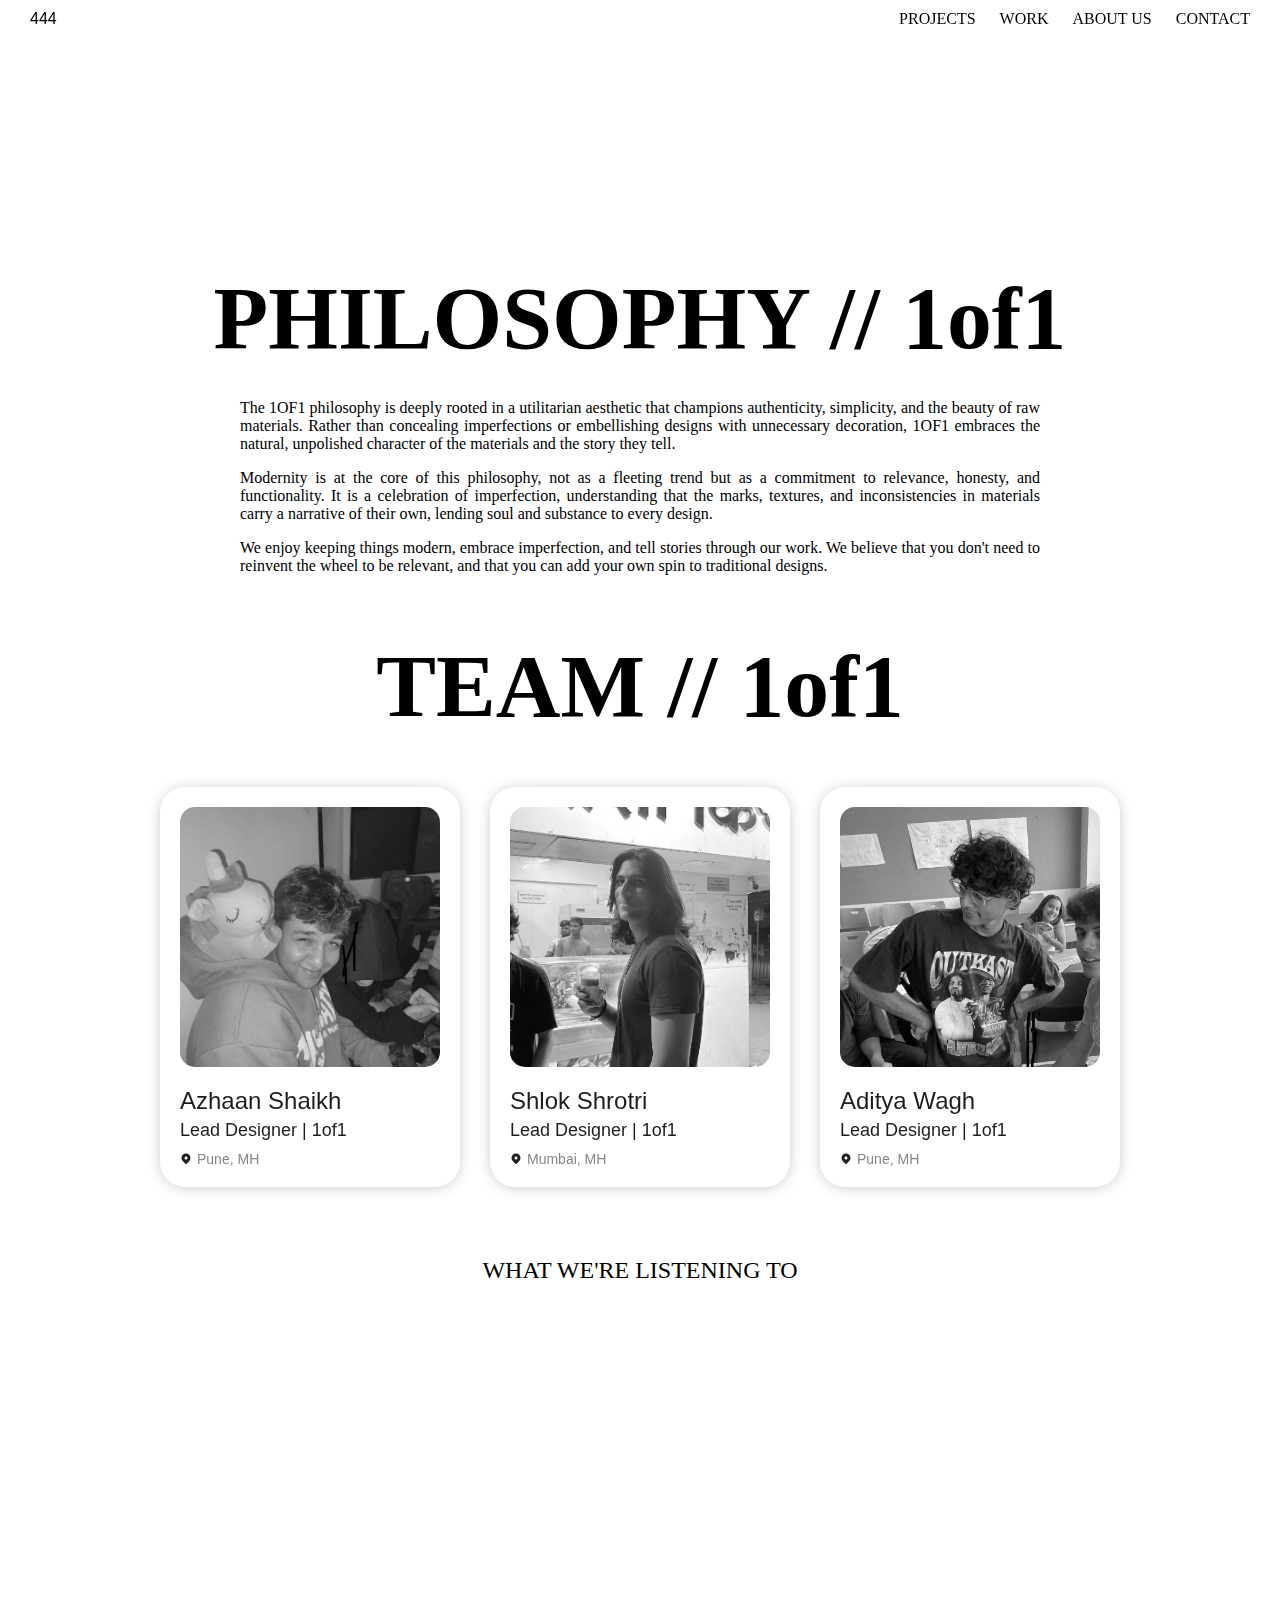
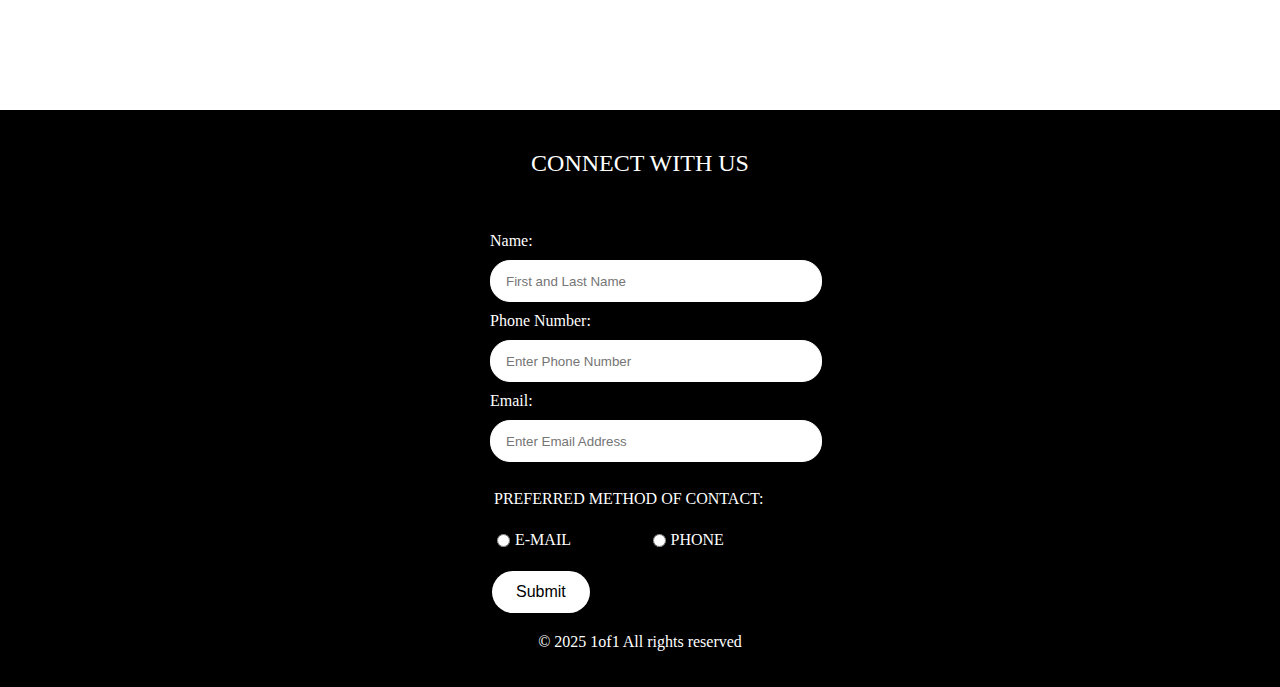
==== index.html @ ed0822c1 "FILES UPLOADED" ====
<!DOCTYPE html>
<html>
<head>
  <meta name="viewport" content="width=device-width, initial-scale=1.0">
  <link rel="stylesheet" href="main.css">
  <title>1of1</title>
</head>
<body>
<main>
    <section role=landing>
    <div role="landing page">
        <nav class="navbar" role="navigation">
            <a class="logo" href="landing.html" style="color:rgb(0, 0, 0); font-family:Helvetica, sans-serif ;">444</a>
            <div class="menu">
                <a href="projects.html">PROJECTS</a>
                <a href="https://be.net/azhy">WORK</a>
                <a href="https://instagram.com/1of1.co.in/">ABOUT US</a>
                <a href="#">CONTACT</a>
            </div>
          </nav>
        <video class="videobg" style="width: fit-content;" src="boost.mp4" playsinline="" autoplay="" muted="" loop=""></video>

    </div>
    </section>

    <!--philosophy-->
<section role=content style="margin-bottom: -50px;">
    <div class="philosophy">
      <h2  style="color: #000000; font-weight: bold; margin-bottom: 30px; font-size: 7vw; text-align: center;">PHILOSOPHY // 1of1</h2>

      <p style="text-align: justify; margin-left: 40px; margin-right: 40px;" title="1of1 bitches they 10">The 1OF1 philosophy is deeply rooted in a utilitarian aesthetic that champions authenticity, simplicity, and the beauty of raw materials. Rather than concealing imperfections or embellishing designs with unnecessary decoration, 1OF1 embraces the natural, unpolished character of the materials and the story they tell. </p>
      <p style="text-align: justify; margin-left: 40px; margin-right: 40px;" title="1of1 never again"> Modernity is at the core of this philosophy, not as a fleeting trend but as a commitment to relevance, honesty, and functionality. It is a celebration of imperfection, understanding that the marks, textures, and inconsistencies in materials carry a narrative of their own, lending soul and substance to every design. </p>  
      <p style="text-align: justify; margin-left: 40px; margin-right: 40px;" title="1of1">We enjoy keeping things modern, embrace imperfection, and tell stories through our work. We believe that you don't need to reinvent the wheel to be relevant, and that you can add your own spin to traditional designs.</p>
      <br>
        <p style="text-align:justify; margin-left: -50px;" title="1of1 never again"></p>
    </div>
      </section>

      <section style="margin-bottom: 50px">
        <h2  style="color: #000000; font-weight: bold; margin-bottom: 30px; font-size: 7vw; text-align: center;">TEAM // 1of1</h2>
        <div class="card-container">
        <!-- azhaan card -->
        <div class="card">
          <div class="card-background"></div>
          <div class="card-image">
            <img src="azhaan.jpg" alt="Azhaan">
          </div>
          <div class="card-content">
            <div class="name">Azhaan Shaikh</div>
            <div class="title">Lead Designer | 1of1</div>
            <div class="location">
              <div class="location-icon"></div>
              Pune, MH
            </div>
          </div>
        </div>
  
        <!-- shlok card -->
        <div class="card">
          <div class="card-background"></div>
          <div class="card-image">
            <img src="shlok.jpg" alt="Shlok">
          </div>
          <div class="card-content">
            <div class="name">Shlok Shrotri</div>
            <div class="title">Lead Designer | 1of1</div>
            <div class="location">
              <div class="location-icon"></div>
              Mumbai, MH
            </div>
          </div>
        </div>
  
        <!-- wagh card -->
        <div class="card">
          <div class="card-background"></div>
          <div class="card-image">
            <img src="wagh.jpg" alt="Aditya">
          </div>
          <div class="card-content">
            <div class="name">Aditya Wagh</div>
            <div class="title">Lead Designer | 1of1</div>
            <div class="location">
              <div class="location-icon"></div>
              Pune, MH 
            </div>
          </div>
        </div>
      </div>
      </section>
  

<!--spotify embed -->
    <section>
    <h2 style="font-weight: normal;">WHAT WE'RE LISTENING TO</h2>    
    <div style="display: flex; justify-content: center; gap: 40px; padding: 0 135px;">
      <iframe style="border-radius:12px" src="https://open.spotify.com/embed/playlist/12vuYnGDL3BHoDRznVchJT?utm_source=generator&theme=0" width="100%" height="352" frameBorder="0" allowfullscreen="" allow="autoplay; clipboard-write; encrypted-media; fullscreen; picture-in-picture" loading="lazy"></iframe>
    </div>
    </section>
  </main>
<br>
<br>
<br>          
<footer>
      <h2 style="font-weight: normal;">CONNECT WITH US</h2>
      <br>
      <br>
      <form action="#" method="post">
          <label for="name">Name:</label> 
          <input type="text" id="name" name="name" placeholder="First and Last Name" required>

          <label for="phone">Phone Number:</label>
          <input type="tel" id="phone" name="phone" Placeholder="Enter Phone Number" required>

          <label for="email">Email:</label>
          <input type="email" id="email" name="email" placeholder="Enter Email Address" required>
<br>
          <fieldset>
              <legend >PREFERRED METHOD OF CONTACT:</legend>
              <br>
              <div class="radio-group">
                  <label>
                      <input type="radio" name="contact_method" value="email" required>
                      E-MAIL
                  </label>
                  <label>
                      <input type="radio" name="contact_method" value="phone">
                      PHONE
                  </label>
              </div>
          </fieldset>

          <input type="submit" value="Submit">
        </form>
      <p role="contentinfo">© 2025 1of1 All rights reserved</p>
</footer>     
</body>
---- main.css ----
@font-face {
  font-family: "Helvetica Now Var";
  src: url("https://db.onlinewebfonts.com/t/e66905e07608167a84e6ad52f638c3c6.eot");
  src: url("https://db.onlinewebfonts.com/t/e66905e07608167a84e6ad52f638c3c6.eot?#iefix")format("embedded-opentype"),
  url("https://db.onlinewebfonts.com/t/e66905e07608167a84e6ad52f638c3c6.woff2")format("woff2"),
  url("https://db.onlinewebfonts.com/t/e66905e07608167a84e6ad52f638c3c6.woff")format("woff"),
  url("https://db.onlinewebfonts.com/t/e66905e07608167a84e6ad52f638c3c6.ttf")format("truetype"),
  url("https://db.onlinewebfonts.com/t/e66905e07608167a84e6ad52f638c3c6.svg#Helvetica Now Var")format("svg");
}

body {
    text-align: center;
    font-family: "Helvetica Now Var";    margin: 0;
    padding: 0;
    overflow-x: hidden;
  }
  
  .background {
    position: relative; 
    width: 100%;
    height: 100vh;
    background: url('baroqueweb.jpg') no-repeat center center;
    background-size: cover;
  }
  
  .overlay {
    position: absolute;
    top: 0;
    left: 0;
    width: 100%;
    height: 100%;
    background-color: rgba(0, 0, 0, 0.27);
  }
  
  .text {
    position: relative;
    top: 50%;
    left: 50%;
    transform: translate(-50%, -50%);
    font-size: 10vw;
    font-weight: bold;
    color: white;
    text-align: center;
  }
  
  .oneofone {
    position: absolute;
    top: 50%;
    left: 50%;
    transform: translate(-50%, -50%);
    font-size: 10vw;
    font-weight: bold;
    color: white;
    text-align: center;
  }

  .navbar {
    position: sticky;
    top: 0;
    width: 100%;
    display: flex;
    justify-content: space-between;
    padding: 10px 20px;
    box-sizing: border-box;
  }
  
  .navbar a {
    color: rgb(0, 0, 0);
    text-decoration: none;
    margin: 0 10px;
  }
  
  .card-container {
    display: flex;
    justify-content: center;
    gap: 30px;
    flex-wrap: wrap;
    padding: 20px;
  }
  
  .card {
    width: 300px;
    height: 400px;
    position: relative;
    background: white;
    box-shadow: 0px 1px 15px -3px rgba(0, 0, 0, 0.30);
    border-radius: 25px;
  }
  
  .card:hover {
    transform: translateY(-5px);
}

  .card-image {
    width: 260px;
    height: 260px;
    position: absolute;
    top: 20px;
    left: 20px;
    overflow: hidden;
    border-radius: 15px;
  }
  
  .card-image img {
    width: 100%;
    height: 100%;
    object-fit: cover;
    filter: grayscale(100%);
  }
  
  .card-content {
    position: absolute;
    bottom: 20px;
    left: 20px;
    color: #1E1E1E;
    font-family: Helvetica;
  }
  
  .card-content .name {
    font-size: 24px;
    font-weight: 400;
    text-align: left;
  }
  
  .card-content .title {
    font-size: 18px;
    font-weight: 300;
    margin-top: 5px;
  }
  
  .card-content .location {
    display: flex;
    align-items: center;
    margin-top: 10px;
    font-size: 14px;
    color: #868686;
    font-weight: 300;
  }
  
  .location-icon {
    width: 12px;
    height: 15px;
    background-image: url('location.svg');
    background-repeat: no-repeat;
    background-position: center;
    margin-right: 5px;
  }
  
  footer {
    background-color: #000000;
    padding: 20px;
    text-align: center;
    color: #ffffff;
  }
  
  form {
    display: inline-block;
    text-align: left;
    max-width: 300px;
    width: 100%;
  }
  
  label, input {
    display: block;
    margin-bottom: 10px;
    width: 100%;
  }
  
  input[type=text],
  input[type=tel],
  input[type=email] {
    height: 40px;
    border-radius: 20px;
    padding: 0 15px;
    border: 1px solid #ffffff;
    background-color: #ffffff;
    color: #000000;
  }
  
  input[type=submit] {
    background-color: #ffffff;
    border: none;
    color: #000000;
    padding: 12px 24px;
    text-align: auto;
    text-decoration: none;
    display: inline-block;
    font-size: 16px;
    margin: 4px 2px;
    cursor: pointer;
    width: auto;
    border-radius: 25px;
  }
  
  fieldset {
    border: none;
    padding: 0;
    margin-bottom: 10px;
  }
  
  legend {
    margin-bottom: 5px;
  }
  
  .radio-group {
    display: flex;
    gap: 15px;
  }
  
  .radio-group label {
    display: flex;
    align-items: auto;
    margin-bottom: 0;
  }
  
  .radio-group input[type=radio] {
    margin-right: 5px;
    width: auto;
  }
  
  .philosophy {
    text-align: left;
    padding-left: 200px;
    padding-right: 200px;
    padding-bottom: 50;
  }
  .catalog {
    display: grid;
    grid-template-columns: repeat(auto-fit, minmax(300px, 1fr));
    gap: 20px;
    padding: 40px;
}

.catalog-card {
    border: 1px solid #ccc;
    border-radius: 10px;
    overflow: hidden;
    box-shadow: 0 4px 6px rgba(0, 0, 0, 0.1);
    text-align: center;
    transition: transform 0.3s;
    background-color: white;
}

.catalog-card:hover {
    transform: translateY(-5px);
}

.catalog-card img {
    width: 100%;
    height: 300px;
    object-fit: cover;
    display: block;
}

.catalog-card-content {
    padding: 20px;
}

.catalog-card-title {
    font-size: 1.2em;
    font-weight: bold;
    margin-bottom: 10px;
    color: #333;
}

.catalog-card-description {
    font-size: 1em;
    color: #666;
    margin-bottom: 15px;
}

.catalog-card-link {
    text-decoration: none;
    color: #007BFF;
    font-weight: bold;
}

.catalog-card-link:hover {
    text-decoration: underline;
}

table.blue {
  border: 4px solid #555555;
  background-color: #555555;
  width: 400px;
  text-align: center;
  border-collapse: collapse;
}
table.blue td, table.blue th {
  border: 1px solid #555555;
  padding: 5px 10px;
}
table.blue tbody td {
  font-size: 12px;
  font-weight: bold;
  color: #FFFFFF;
}
table.blue td:nth-child(even) {
  background: #398AA4;
}
table.blue thead {
  background: #398AA4;
  border-bottom: 10px solid #398AA4;
}
table.blue thead th {
  font-size: 15px;
  font-weight: bold;
  color: #FFFFFF;
  text-align: left;
  border-left: 2px solid #398AA4;
}
table.blue thead th:first-child {
  border-left: none;
}

table.blue tfoot td {
  font-size: 13px;
}
table.blue tfoot .links {
  text-align: right;
}
table.blue tfoot .links a{
  display: inline-block;
  background: #FFFFFF;
  color: #398AA4;
  padding: 2px 8px;
  border-radius: 5px;
}
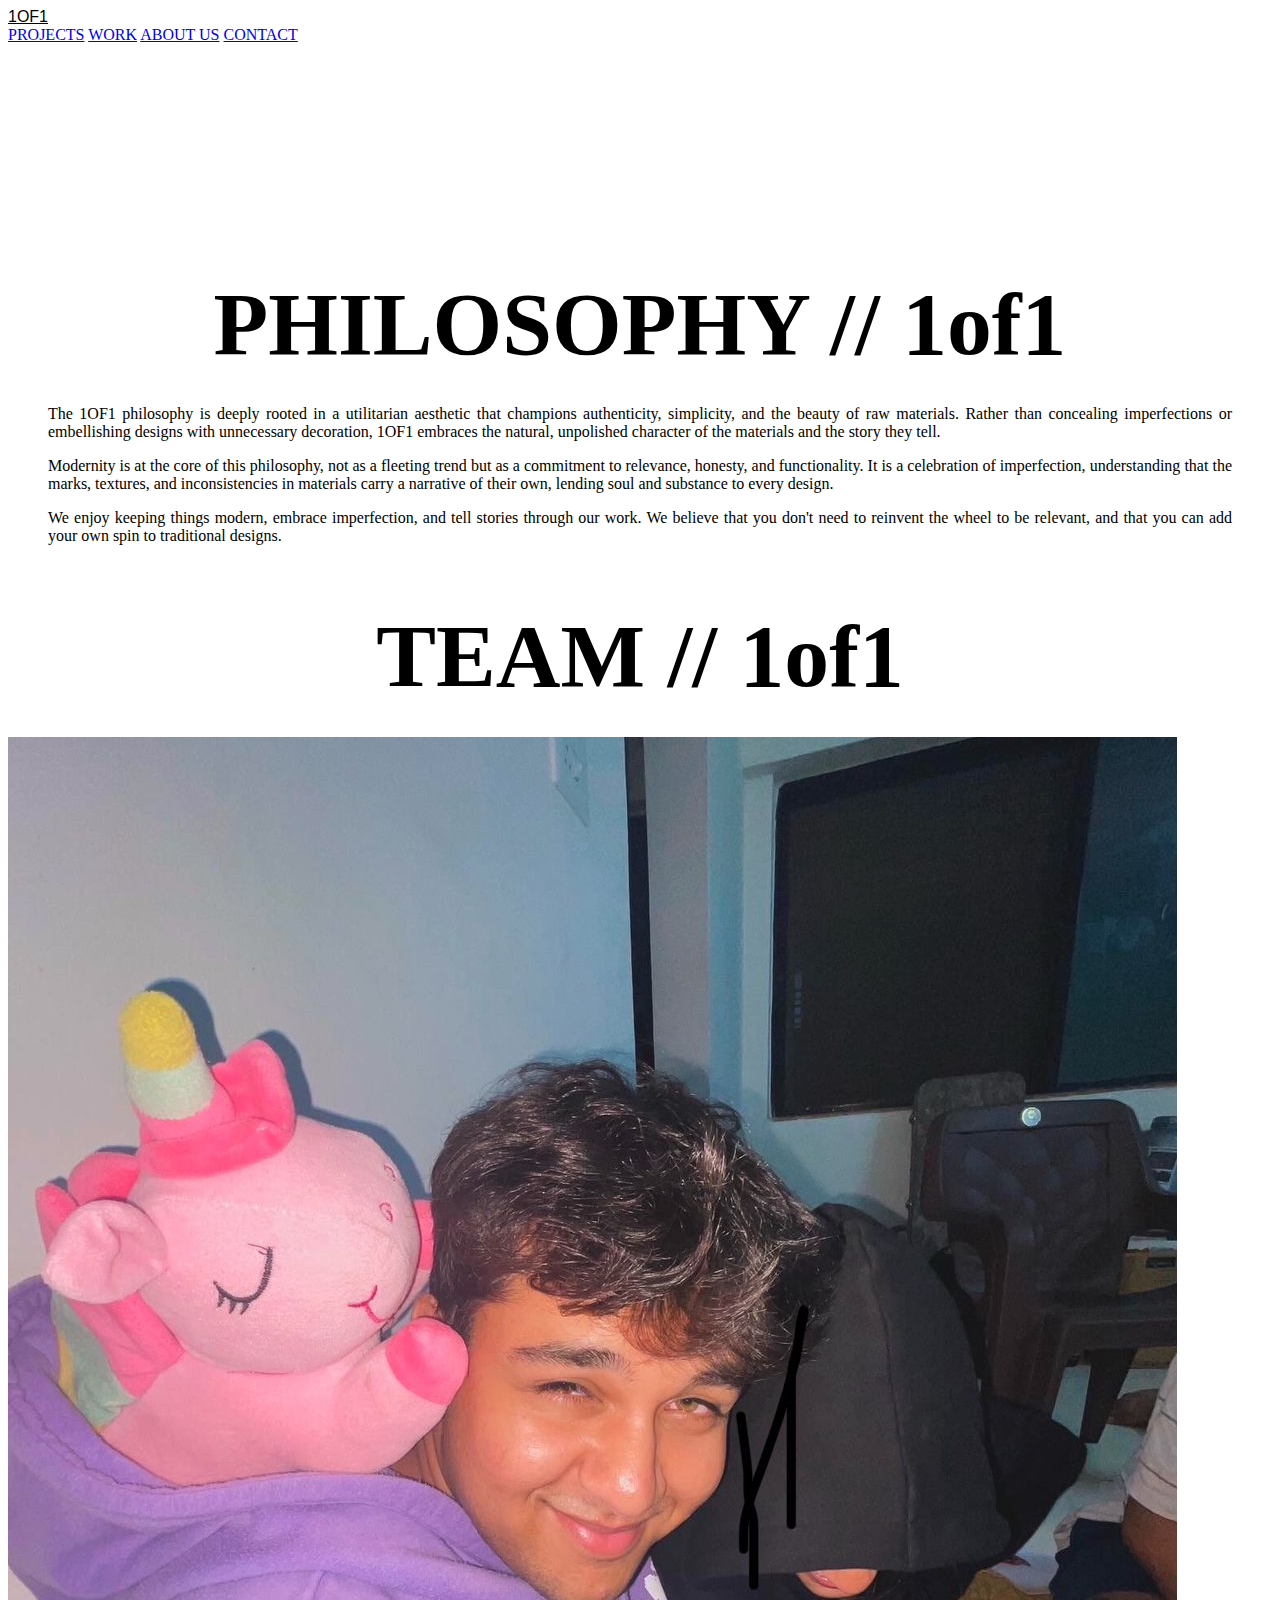
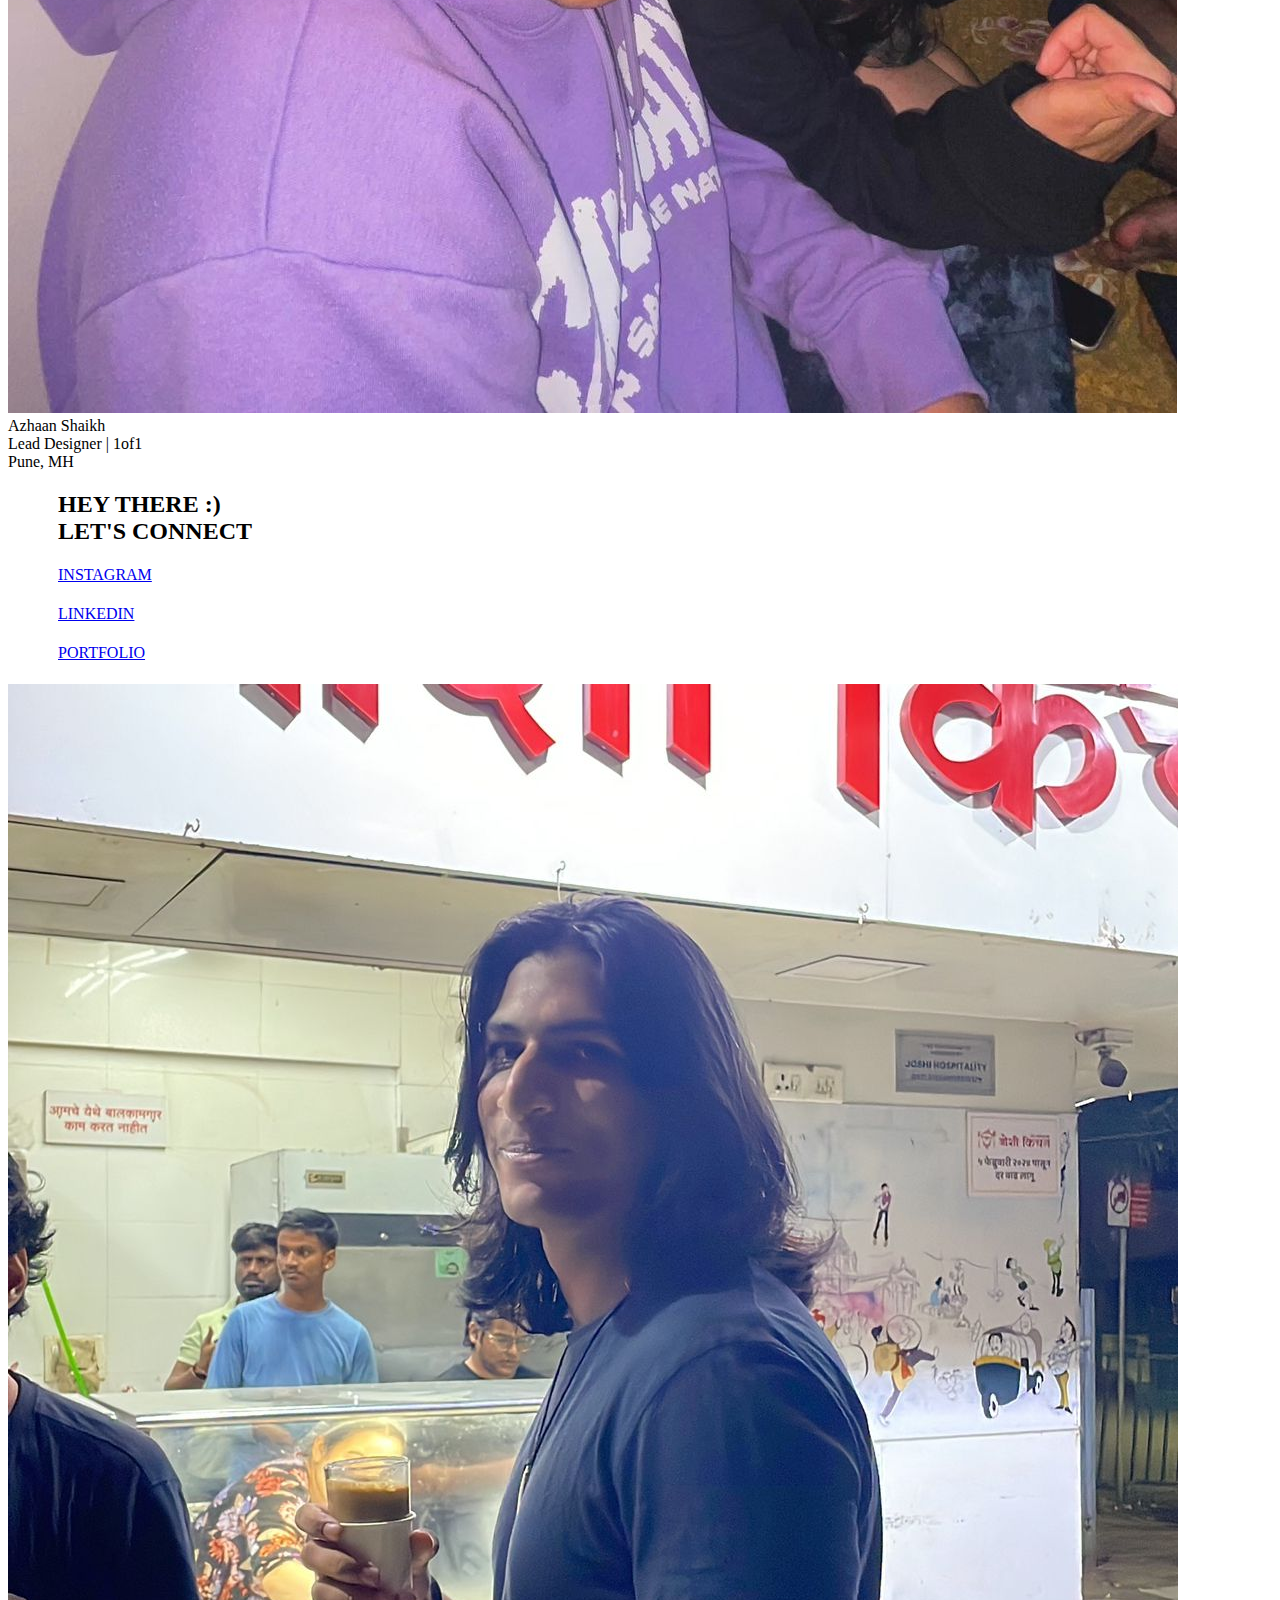
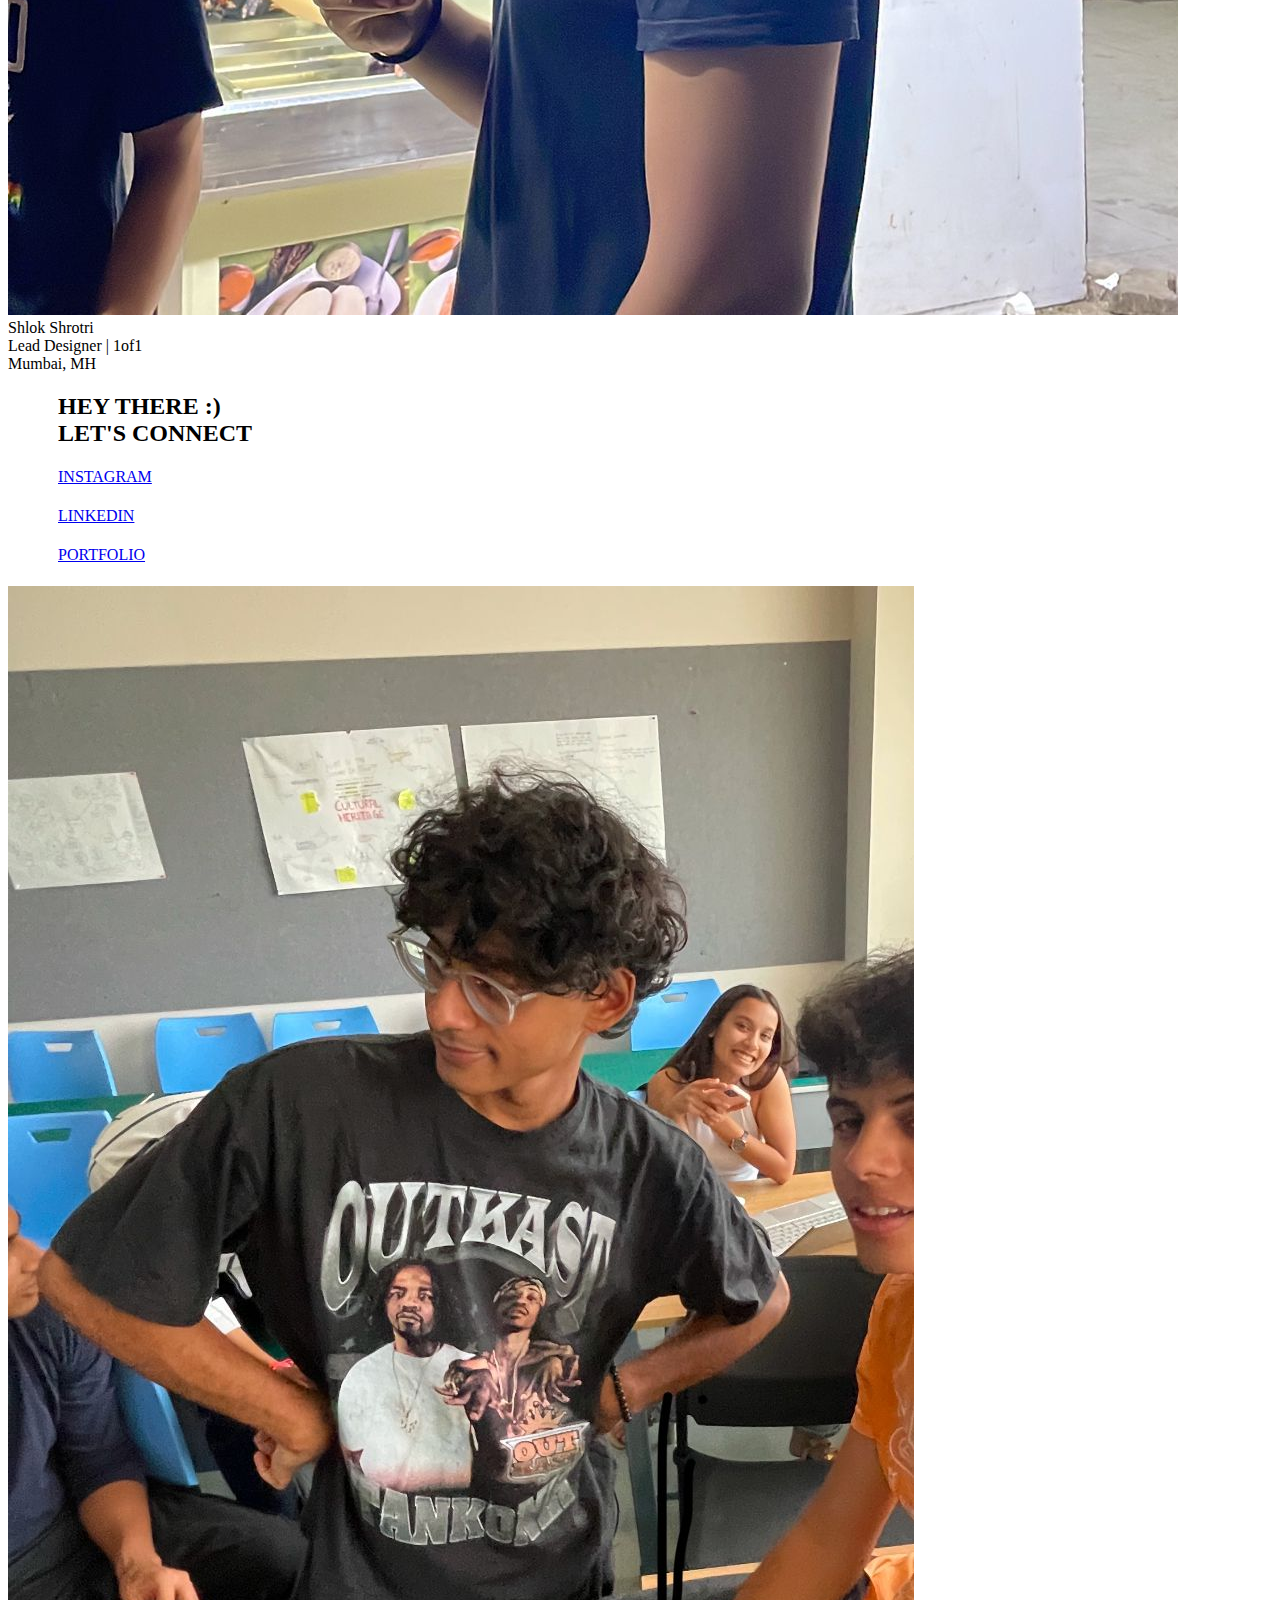
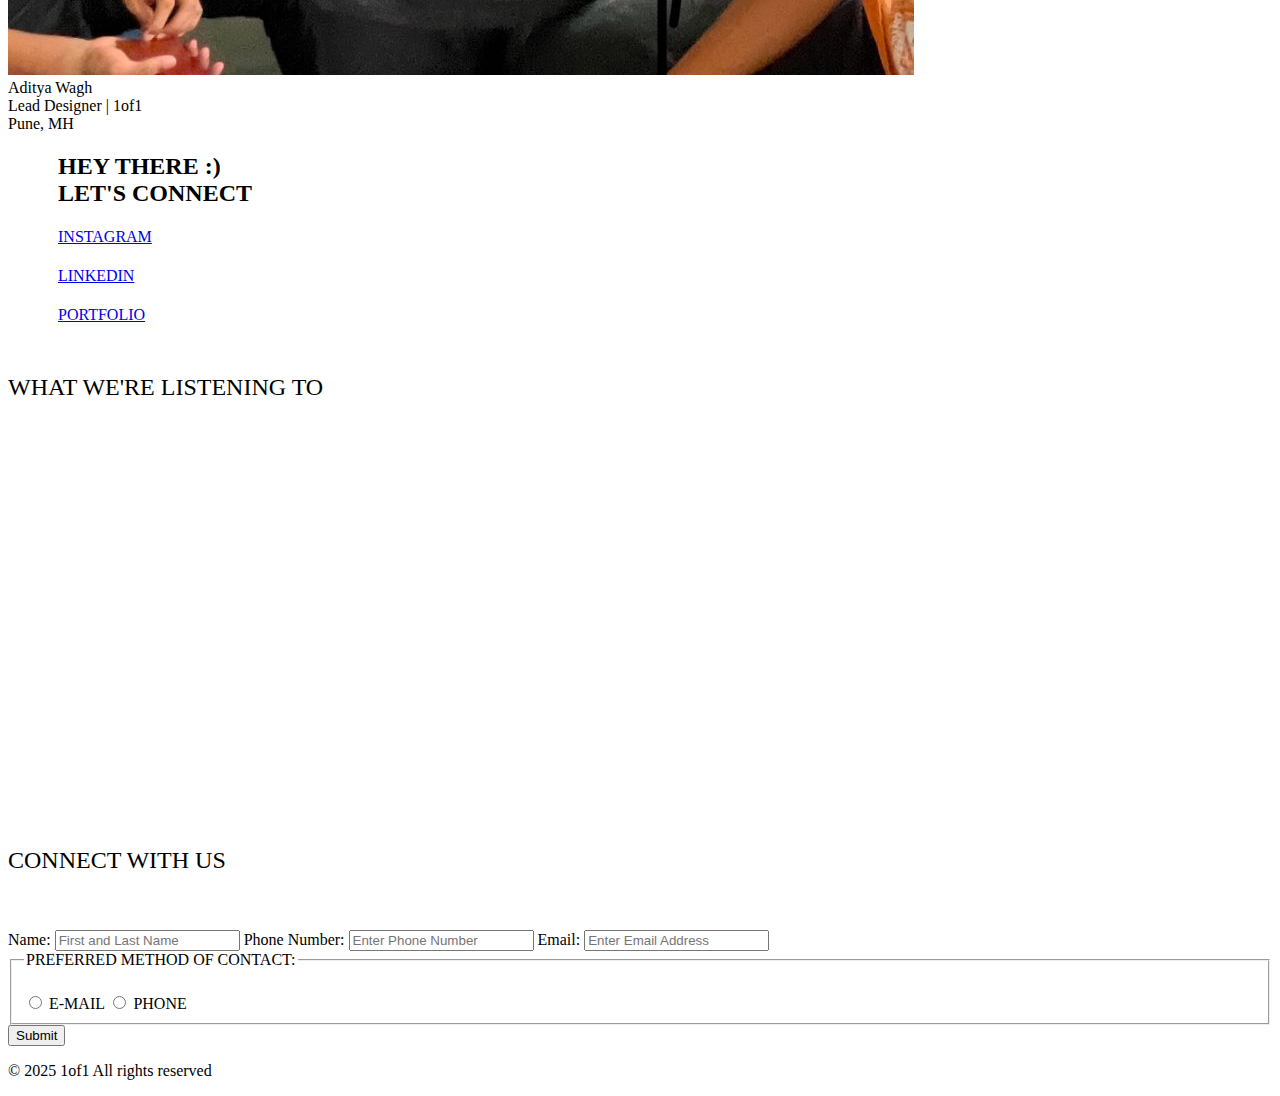
==== commit f792ce64: "Update index.html" ====
--- a/index.html
+++ b/index.html
@@ -2,7 +2,7 @@
 <html>
 <head>
   <meta name="viewport" content="width=device-width, initial-scale=1.0">
-  <link rel="stylesheet" href="main.css">
+  <link rel="stylesheet" href="maintest.css">
   <title>1of1</title>
 </head>
 <body>
@@ -10,7 +10,7 @@
     <section role=landing>
     <div role="landing page">
         <nav class="navbar" role="navigation">
-            <a class="logo" href="landing.html" style="color:rgb(0, 0, 0); font-family:Helvetica, sans-serif ;">444</a>
+            <a class="logo" href="index.html" style="color:rgb(0, 0, 0); font-family:Helvetica, sans-serif ;">1OF1</a>
             <div class="menu">
                 <a href="projects.html">PROJECTS</a>
                 <a href="https://be.net/azhy">WORK</a>
@@ -38,55 +38,100 @@
 
       <section style="margin-bottom: 50px">
         <h2  style="color: #000000; font-weight: bold; margin-bottom: 30px; font-size: 7vw; text-align: center;">TEAM // 1of1</h2>
-        <div class="card-container">
+<div class="card-container">
         <!-- azhaan card -->
-        <div class="card">
-          <div class="card-background"></div>
-          <div class="card-image">
-            <img src="azhaan.jpg" alt="Azhaan">
-          </div>
-          <div class="card-content">
-            <div class="name">Azhaan Shaikh</div>
-            <div class="title">Lead Designer | 1of1</div>
-            <div class="location">
-              <div class="location-icon"></div>
-              Pune, MH
+        <section>
+            <div class="card">
+                <div class="card-inner">
+                    <!-- Front side of the card -->
+                    <div class="card-front">
+                        <div class="card-image">
+                            <img src="azhaan.jpg" alt="Azhaan">
+                        </div>
+                        <div class="card-content">
+                            <div class="name">Azhaan Shaikh</div>
+                            <div class="title">Lead Designer | 1of1</div>
+                            <div class="location">
+                                <div class="location-icon"></div>
+                                Pune, MH
+                            </div>
+                        </div>
+                    </div>
+                    <!-- Back side of the card -->
+                    <div class="card-back" >
+                        <h2 style="padding-left: 50px;">HEY THERE :)<BR>LET'S CONNECT</h2>
+                        <div class="link-container"  style="padding-left: 50px;">
+                            <a href="https://www.instagram.com/444zhy"><h4 style="font-weight: 500;">INSTAGRAM</h4></a>
+                            <a href="https://www.linkedin.com/in/azhaanshaikh/"><h4 style="font-weight: 500;">LINKEDIN</h4></a>
+                            <a href="https://www.behance.net/azhy"><h4 style="font-weight: 500;">PORTFOLIO</h4></a>
+                        </div>
+                    </div>
+                </div>
             </div>
-          </div>
-        </div>
+     </section>
   
         <!-- shlok card -->
-        <div class="card">
-          <div class="card-background"></div>
-          <div class="card-image">
-            <img src="shlok.jpg" alt="Shlok">
-          </div>
-          <div class="card-content">
-            <div class="name">Shlok Shrotri</div>
-            <div class="title">Lead Designer | 1of1</div>
-            <div class="location">
-              <div class="location-icon"></div>
-              Mumbai, MH
+        <section>
+            <div class="card">
+                <div class="card-inner">
+                    <!-- Front side of the card -->
+                    <div class="card-front">
+                        <div class="card-image">
+                            <img src="shlok.jpg" alt="Azhaan">
+                        </div>
+                        <div class="card-content">
+                            <div class="name">Shlok Shrotri</div>
+                            <div class="title">Lead Designer | 1of1</div>
+                            <div class="location">
+                                <div class="location-icon"></div>
+                                Mumbai, MH
+                            </div>
+                        </div>
+                    </div>
+                    <!-- Back side of the card -->
+                    <div class="card-back" >
+                        <h2 style="padding-left: 50px;">HEY THERE :)<BR>LET'S CONNECT</h2>
+                        <div class="link-container"  style="padding-left: 50px;">
+                            <a href="#"><h4 style="font-weight: 500;">INSTAGRAM</h4></a>
+                            <a href="#"><h4 style="font-weight: 500;">LINKEDIN</h4></a>
+                            <a href="#"><h4 style="font-weight: 500;">PORTFOLIO</h4></a>
+                        </div>
+                    </div>
+                </div>
             </div>
-          </div>
-        </div>
+     </section>
   
         <!-- wagh card -->
-        <div class="card">
-          <div class="card-background"></div>
-          <div class="card-image">
-            <img src="wagh.jpg" alt="Aditya">
-          </div>
-          <div class="card-content">
-            <div class="name">Aditya Wagh</div>
-            <div class="title">Lead Designer | 1of1</div>
-            <div class="location">
-              <div class="location-icon"></div>
-              Pune, MH 
+        <section>
+            <div class="card">
+                <div class="card-inner">
+                    <!-- Front side of the card -->
+                    <div class="card-front">
+                        <div class="card-image">
+                            <img src="wagh.jpg" alt="Azhaan">
+                        </div>
+                        <div class="card-content">
+                            <div class="name">Aditya Wagh</div>
+                            <div class="title">Lead Designer | 1of1</div>
+                            <div class="location">
+                                <div class="location-icon"></div>
+                                Pune, MH
+                            </div>
+                        </div>
+                    </div>
+                    <!-- Back side of the card -->
+                    <div class="card-back" >
+                        <h2 style="padding-left: 50px;">HEY THERE :)<BR>LET'S CONNECT</h2>
+                        <div class="link-container"  style="padding-left: 50px;">
+                            <a href="#"><h4 style="font-weight: 500;">INSTAGRAM</h4></a>
+                            <a href="#"><h4 style="font-weight: 500;">LINKEDIN</h4></a>
+                            <a href="#"><h4 style="font-weight: 500;">PORTFOLIO</h4></a>
+                        </div>
+                    </div>
+                </div>
             </div>
-          </div>
-        </div>
-      </div>
+     </section>
+</div>
       </section>
   
 
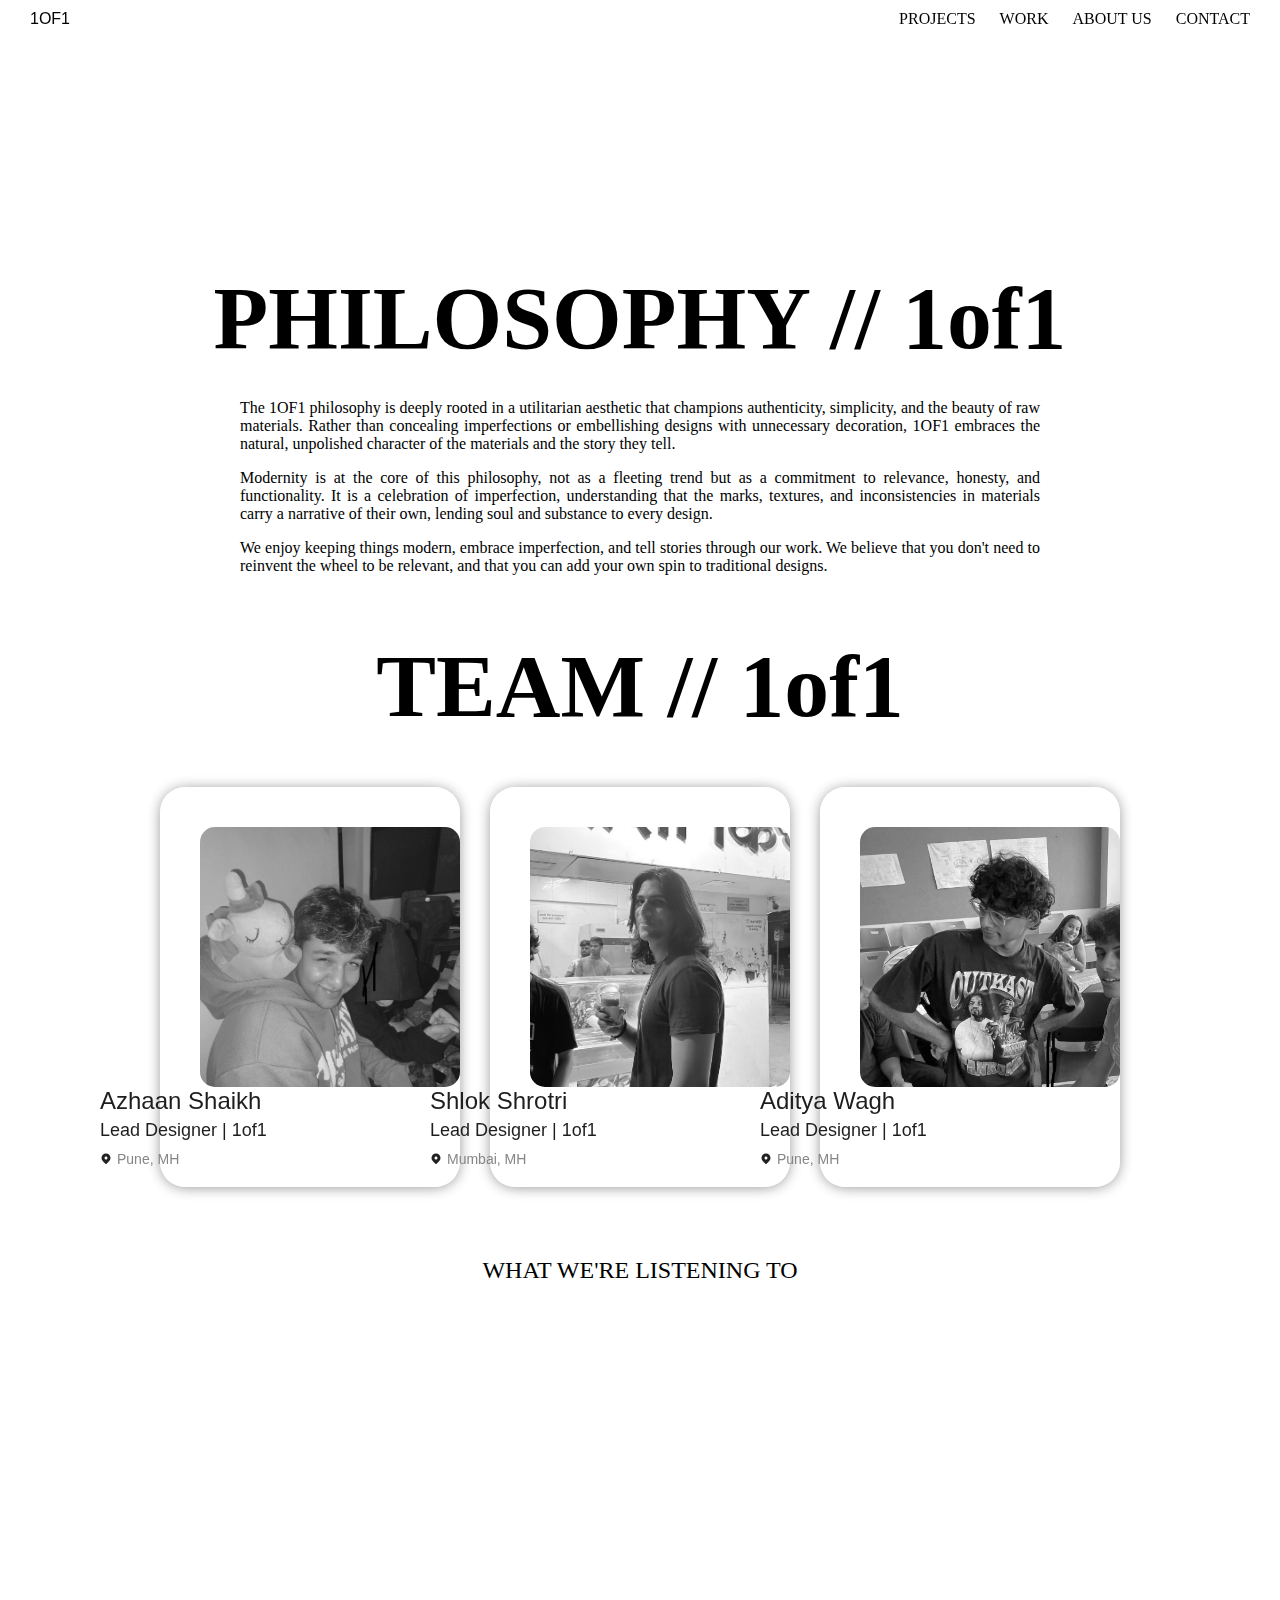
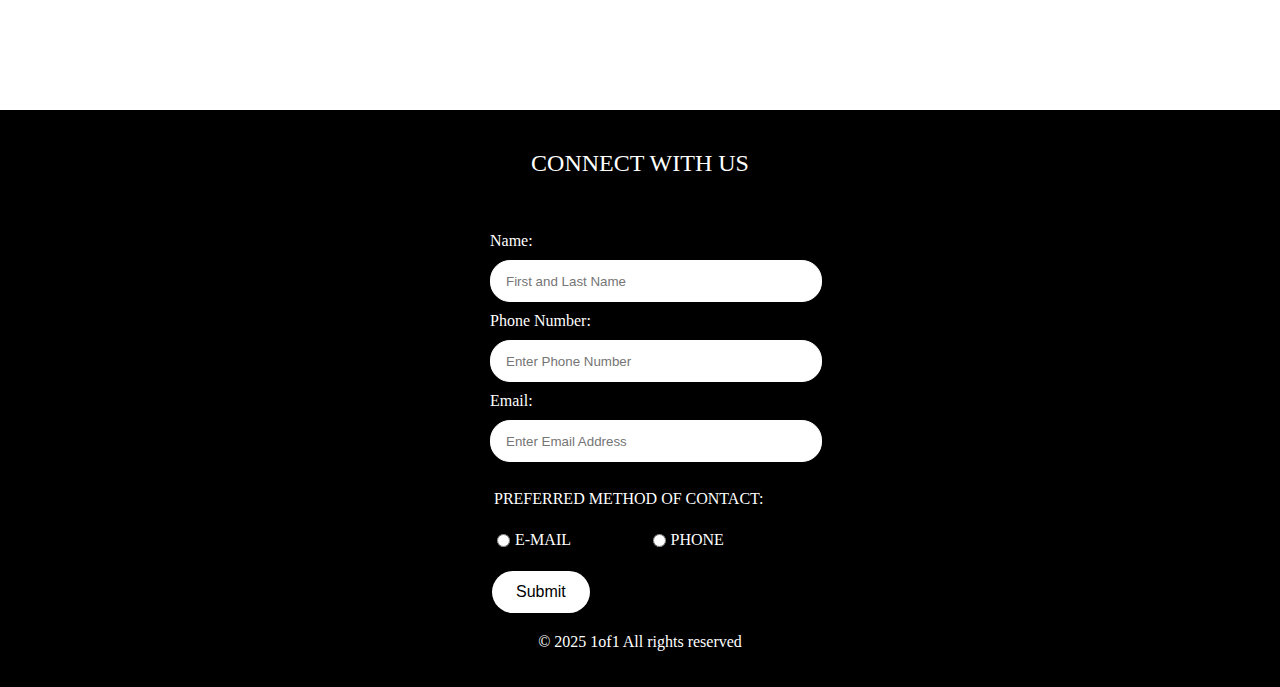
==== commit 4af71c08: "Update index.html" ====
--- a/index.html
+++ b/index.html
@@ -2,7 +2,7 @@
 <html>
 <head>
   <meta name="viewport" content="width=device-width, initial-scale=1.0">
-  <link rel="stylesheet" href="maintest.css">
+  <link rel="stylesheet" href="main.css">
   <title>1of1</title>
 </head>
 <body>
--- a/main.css
+++ b/main.css
@@ -0,0 +1,704 @@
+@font-face {
+    font-family: "Helvetica Now Var";
+    src: url("https://db.onlinewebfonts.com/t/e66905e07608167a84e6ad52f638c3c6.eot");
+    src: url("https://db.onlinewebfonts.com/t/e66905e07608167a84e6ad52f638c3c6.eot?#iefix")format("embedded-opentype"),
+    url("https://db.onlinewebfonts.com/t/e66905e07608167a84e6ad52f638c3c6.woff2")format("woff2"),
+    url("https://db.onlinewebfonts.com/t/e66905e07608167a84e6ad52f638c3c6.woff")format("woff"),
+    url("https://db.onlinewebfonts.com/t/e66905e07608167a84e6ad52f638c3c6.ttf")format("truetype"),
+    url("https://db.onlinewebfonts.com/t/e66905e07608167a84e6ad52f638c3c6.svg#Helvetica Now Var")format("svg");
+  }
+  
+  body {
+      text-align: center;
+      font-family: "Helvetica Now Var";    margin: 0;
+      padding: 0;
+      overflow-x: hidden;
+    }
+    
+    .background {
+      position: relative; 
+      width: 100%;
+      height: 100vh;
+      background: url('baroqueweb.jpg') no-repeat center center;
+      background-size: cover;
+    }
+    
+    .overlay {
+      position: absolute;
+      top: 0;
+      left: 0;
+      width: 100%;
+      height: 100%;
+      background-color: rgba(0, 0, 0, 0.27);
+    }
+    
+    .text {
+      position: relative;
+      top: 50%;
+      left: 50%;
+      transform: translate(-50%, -50%);
+      font-size: 10vw;
+      font-weight: bold;
+      color: white;
+      text-align: center;
+    }
+    
+    .oneofone {
+      position: absolute;
+      top: 50%;
+      left: 50%;
+      transform: translate(-50%, -50%);
+      font-size: 10vw;
+      font-weight: bold;
+      color: white;
+      text-align: center;
+    }
+  
+    .navbar {
+      position: sticky;
+      top: 0;
+      width: 100%;
+      display: flex;
+      justify-content: space-between;
+      padding: 10px 20px;
+      box-sizing: border-box;
+    }
+    
+    .navbar a {
+      color: rgb(0, 0, 0);
+      text-decoration: none;
+      margin: 0 10px;
+    }
+    
+    .card-container {
+      display: flex;
+      justify-content: center;
+      gap: 30px;
+      flex-wrap: wrap;
+      padding: 20px;
+    }
+    
+    .card {
+        width: 300px;
+        height: 400px;
+        position: relative;
+        perspective: 1000px; /* For the 3D flip effect */
+    }
+
+    .card-inner {
+        width: 100%;
+        height: 100%;
+        position: relative;
+        text-align: center;
+        transition: transform 0.8s;
+        transform-style: preserve-3d;
+    }
+
+    .card:hover .card-inner {
+        transform: rotateY(180deg);
+    }
+
+    .card-front, .card-back {
+        position: absolute;
+        width: 100%;
+        height: 100%;
+        backface-visibility: hidden;
+        background: white;
+        box-shadow: 0px 1px 15px -3px rgba(0, 0, 0, 0.30);
+        border-radius: 25px;
+    }
+
+    .card-front {
+        display: flex;
+        flex-direction: column;
+        align-items: center;
+        justify-content: flex-start;
+    }
+
+    .card-image {
+        width: 260px;
+        height: 260px;
+        margin: 20px;
+        overflow: hidden;
+        border-radius: 15px;
+    }
+
+    .card-image img {
+        width: 100%;
+        height: 100%;
+        object-fit: cover;
+        filter: grayscale(100%);
+    }
+
+    .card-content {
+        color: #1E1E1E;
+        font-family: Helvetica;
+        margin-left: -80px
+    }
+
+    .card-content .name {
+        font-size: 24px;
+        font-weight: 400;
+        text-align: left; /* Align text to the left */
+    }
+
+    .card-content .title {
+        font-size: 18px;
+        font-weight: 300;
+        margin-top: 5px;
+    }
+
+    .card-content .location {
+        display: flex;
+        align-items: center;
+        margin-top: 10px;
+        font-size: 14px;
+        color: #868686;
+        font-weight: 300;
+    }
+
+    .location-icon {
+        width: 12px;
+        height: 15px;
+        background-image: url('location.svg');
+        background-repeat: no-repeat;
+        background-position: center;
+        margin-right: 5px;
+    }
+
+    .card-back {
+        background-color: rgb(255, 255, 255);
+        color: rgb(0, 0, 0);
+        display: flex;
+        flex-direction: column;
+        text-align: left;
+        justify-content: center;
+        transform: rotateY(180deg);
+        border-radius: 25px;
+    }
+
+    .card-back h1 {
+        font-size: 24px;
+        margin: 0;
+    }
+
+    .card-back p {
+        font-size: 18px;
+        margin: 5px 0;
+    }
+    
+      
+      .link-container a {
+        text-decoration: none; /* Removes underline */
+        color: black; /* Sets text color */
+
+}
+    footer {
+      background-color: #000000;
+      padding: 20px;
+      text-align: center;
+      color: #ffffff;
+    }
+    
+    form {
+      display: inline-block;
+      text-align: left;
+      max-width: 300px;
+      width: 100%;
+    }
+    
+    label, input {
+      display: block;
+      margin-bottom: 10px;
+      width: 100%;
+    }
+    
+    input[type=text],
+    input[type=tel],
+    input[type=email] {
+      height: 40px;
+      border-radius: 20px;
+      padding: 0 15px;
+      border: 1px solid #ffffff;
+      background-color: #ffffff;
+      color: #000000;
+    }
+    
+    input[type=submit] {
+      background-color: #ffffff;
+      border: none;
+      color: #000000;
+      padding: 12px 24px;
+      text-align: auto;
+      text-decoration: none;
+      display: inline-block;
+      font-size: 16px;
+      margin: 4px 2px;
+      cursor: pointer;
+      width: auto;
+      border-radius: 25px;
+    }
+    
+    fieldset {
+      border: none;
+      padding: 0;
+      margin-bottom: 10px;
+    }
+    
+    legend {
+      margin-bottom: 5px;
+    }
+    
+    .radio-group {
+      display: flex;
+      gap: 15px;
+    }
+    
+    .radio-group label {
+      display: flex;
+      align-items: auto;
+      margin-bottom: 0;
+    }
+    
+    .radio-group input[type=radio] {
+      margin-right: 5px;
+      width: auto;
+    }
+    
+    .philosophy {
+      text-align: left;
+      padding-left: 200px;
+      padding-right: 200px;
+      padding-bottom: 50;
+    }
+    .catalog {
+      display: grid;
+      grid-template-columns: repeat(auto-fit, minmax(300px, 1fr));
+      gap: 20px;
+      padding: 40px;
+  }
+  
+  .catalog-card {
+      border: 1px solid #ccc;
+      border-radius: 10px;
+      overflow: hidden;
+      text-align: center;
+      transition: transform 0.3s;
+      background-color: rgba(255, 255, 255, 0);
+  }
+  
+  .catalog-card:hover {
+      transform: translateY(-5px);
+  }
+  
+  .catalog-card img {
+      width: 100%;
+      height: 300px;
+      object-fit: cover;
+      display: block;
+  }
+  
+  .catalog-card-content {
+      padding: 20px;
+  }
+  
+  .catalog-card-title {
+      font-size: 1.2em;
+      font-weight: bold;
+      margin-bottom: 10px;
+      color: #333;
+  }
+  
+  .catalog-card-description {
+      font-size: 1em;
+      color: #666;
+      margin-bottom: px;
+  }
+  
+  .catalog-card-link {
+      text-decoration: none;
+      color: #007BFF;
+      font-weight: bold;
+  }
+  
+  .catalog-card-link:hover {
+      text-decoration: underline;
+  }
+  
+  table.blue {
+    border: 4px solid #555555;
+    background-color: #555555;
+    width: 400px;
+    text-align: center;
+    border-collapse: collapse;
+  }
+  table.blue td, table.blue th {
+    border: 1px solid #555555;
+    padding: 5px 10px;
+  }
+  table.blue tbody td {
+    font-size: 12px;
+    font-weight: bold;
+    color: #FFFFFF;
+  }
+  table.blue td:nth-child(even) {
+    background: #398AA4;
+  }
+  table.blue thead {
+    background: #398AA4;
+    border-bottom: 10px solid #398AA4;
+  }
+  table.blue thead th {
+    font-size: 15px;
+    font-weight: bold;
+    color: #FFFFFF;
+    text-align: left;
+    border-left: 2px solid #398AA4;
+  }
+  table.blue thead th:first-child {
+    border-left: none;
+  }
+  
+  table.blue tfoot td {
+    font-size: 13px;
+  }
+  table.blue tfoot .links {
+    text-align: right;
+  }
+  table.blue tfoot .links a{
+    display: inline-block;
+    background: #FFFFFF;
+    color: #398AA4;
+    padding: 2px 8px;
+    border-radius: 5px;
+  }
+  
+@font-face {
+  font-family: "Helvetica Now Var";
+  src: url("https://db.onlinewebfonts.com/t/e66905e07608167a84e6ad52f638c3c6.eot");
+  src: url("https://db.onlinewebfonts.com/t/e66905e07608167a84e6ad52f638c3c6.eot?#iefix")format("embedded-opentype"),
+  url("https://db.onlinewebfonts.com/t/e66905e07608167a84e6ad52f638c3c6.woff2")format("woff2"),
+  url("https://db.onlinewebfonts.com/t/e66905e07608167a84e6ad52f638c3c6.woff")format("woff"),
+  url("https://db.onlinewebfonts.com/t/e66905e07608167a84e6ad52f638c3c6.ttf")format("truetype"),
+  url("https://db.onlinewebfonts.com/t/e66905e07608167a84e6ad52f638c3c6.svg#Helvetica Now Var")format("svg");
+}
+
+body {
+    text-align: center;
+    font-family: "Helvetica Now Var";    margin: 0;
+    padding: 0;
+    overflow-x: hidden;
+  }
+  
+  .background {
+    position: relative; 
+    width: 100%;
+    height: 100vh;
+    background: url('baroqueweb.jpg') no-repeat center center;
+    background-size: cover;
+  }
+  
+  .overlay {
+    position: absolute;
+    top: 0;
+    left: 0;
+    width: 100%;
+    height: 100%;
+    background-color: rgba(0, 0, 0, 0.27);
+  }
+  
+  .text {
+    position: relative;
+    top: 50%;
+    left: 50%;
+    transform: translate(-50%, -50%);
+    font-size: 10vw;
+    font-weight: bold;
+    color: white;
+    text-align: center;
+  }
+  
+  .oneofone {
+    position: absolute;
+    top: 50%;
+    left: 50%;
+    transform: translate(-50%, -50%);
+    font-size: 10vw;
+    font-weight: bold;
+    color: white;
+    text-align: center;
+  }
+
+  .navbar {
+    position: sticky;
+    top: 0;
+    width: 100%;
+    display: flex;
+    justify-content: space-between;
+    padding: 10px 20px;
+    box-sizing: border-box;
+  }
+  
+  .navbar a {
+    color: rgb(0, 0, 0);
+    text-decoration: none;
+    margin: 0 10px;
+  }
+  
+  .card-container {
+    display: flex;
+    justify-content: center;
+    gap: 30px;
+    flex-wrap: wrap;
+    padding: 20px;
+  }
+  
+  .card {
+    width: 300px;
+    height: 400px;
+    position: relative;
+    background: white;
+    box-shadow: 0px 1px 15px -3px rgba(0, 0, 0, 0.30);
+    border-radius: 25px;
+  }
+  
+  .card:hover {
+    transform: translateY(-5px);
+}
+
+  .card-image {
+    width: 260px;
+    height: 260px;
+    position: absolute;
+    top: 20px;
+    left: 20px;
+    overflow: hidden;
+    border-radius: 15px;
+  }
+  
+  .card-image img {
+    width: 100%;
+    height: 100%;
+    object-fit: cover;
+    filter: grayscale(100%);
+  }
+  
+  .card-content {
+    position: absolute;
+    bottom: 20px;
+    left: 20px;
+    color: #1E1E1E;
+    font-family: Helvetica;
+    display: inline-block;
+    align-items: left;
+  }
+  
+  .card-content .name {
+    font-size: 24px;
+    font-weight: 400;
+    text-align: left;
+  }
+  
+  .card-content .title {
+    font-size: 18px;
+    font-weight: 300;
+    margin-top: 5px;
+  }
+  
+  .card-content .location {
+    display: flex;
+    align-items: center;
+    margin-top: 10px;
+    font-size: 14px;
+    color: #868686;
+    font-weight: 300;
+  }
+  
+  .location-icon {
+    width: 12px;
+    height: 15px;
+    background-image: url('location.svg');
+    background-repeat: no-repeat;
+    background-position: center;
+    margin-right: 5px;
+  }
+  
+  footer {
+    background-color: #000000;
+    padding: 20px;
+    text-align: center;
+    color: #ffffff;
+  }
+  
+  form {
+    display: inline-block;
+    text-align: left;
+    max-width: 300px;
+    width: 100%;
+  }
+  
+  label, input {
+    display: block;
+    margin-bottom: 10px;
+    width: 100%;
+  }
+  
+  input[type=text],
+  input[type=tel],
+  input[type=email] {
+    height: 40px;
+    border-radius: 20px;
+    padding: 0 15px;
+    border: 1px solid #ffffff;
+    background-color: #ffffff;
+    color: #000000;
+  }
+  
+  input[type=submit] {
+    background-color: #ffffff;
+    border: none;
+    color: #000000;
+    padding: 12px 24px;
+    text-align: auto;
+    text-decoration: none;
+    display: inline-block;
+    font-size: 16px;
+    margin: 4px 2px;
+    cursor: pointer;
+    width: auto;
+    border-radius: 25px;
+  }
+  
+  fieldset {
+    border: none;
+    padding: 0;
+    margin-bottom: 10px;
+  }
+  
+  legend {
+    margin-bottom: 5px;
+  }
+  
+  .radio-group {
+    display: flex;
+    gap: 15px;
+  }
+  
+  .radio-group label {
+    display: flex;
+    align-items: auto;
+    margin-bottom: 0;
+  }
+  
+  .radio-group input[type=radio] {
+    margin-right: 5px;
+    width: auto;
+  }
+  
+  .philosophy {
+    text-align: left;
+    padding-left: 200px;
+    padding-right: 200px;
+    padding-bottom: 50;
+  }
+  .catalog {
+    display: grid;
+    grid-template-columns: repeat(auto-fit, minmax(300px, 1fr));
+    gap: 20px;
+    padding: 40px;
+}
+
+.catalog-card {
+    border: 1px solid #ccc;
+    border-radius: 10px;
+    overflow: hidden;
+    text-align: center;
+    transition: transform 0.3s;
+    background-color: rgba(255, 255, 255, 0);
+}
+
+.catalog-card:hover {
+    transform: translateY(-5px);
+}
+
+.catalog-card img {
+    width: 100%;
+    height: 300px;
+    object-fit: cover;
+    display: block;
+}
+
+.catalog-card-content {
+    padding: 20px;
+}
+
+.catalog-card-title {
+    font-size: 1.2em;
+    font-weight: bold;
+    margin-bottom: 10px;
+    color: #333;
+}
+
+.catalog-card-description {
+    font-size: 1em;
+    color: #666;
+    margin-bottom: px;
+}
+
+.catalog-card-link {
+    text-decoration: none;
+    color: #007BFF;
+    font-weight: bold;
+}
+
+.catalog-card-link:hover {
+    text-decoration: underline;
+}
+
+table.blue {
+  border: 4px solid #555555;
+  background-color: #555555;
+  width: 400px;
+  text-align: center;
+  border-collapse: collapse;
+}
+table.blue td, table.blue th {
+  border: 1px solid #555555;
+  padding: 5px 10px;
+}
+table.blue tbody td {
+  font-size: 12px;
+  font-weight: bold;
+  color: #FFFFFF;
+}
+table.blue td:nth-child(even) {
+  background: #398AA4;
+}
+table.blue thead {
+  background: #398AA4;
+  border-bottom: 10px solid #398AA4;
+}
+table.blue thead th {
+  font-size: 15px;
+  font-weight: bold;
+  color: #FFFFFF;
+  text-align: left;
+  border-left: 2px solid #398AA4;
+}
+table.blue thead th:first-child {
+  border-left: none;
+}
+
+table.blue tfoot td {
+  font-size: 13px;
+}
+table.blue tfoot .links {
+  text-align: right;
+}
+table.blue tfoot .links a{
+  display: inline-block;
+  background: #FFFFFF;
+  color: #398AA4;
+  padding: 2px 8px;
+  border-radius: 5px;
+}
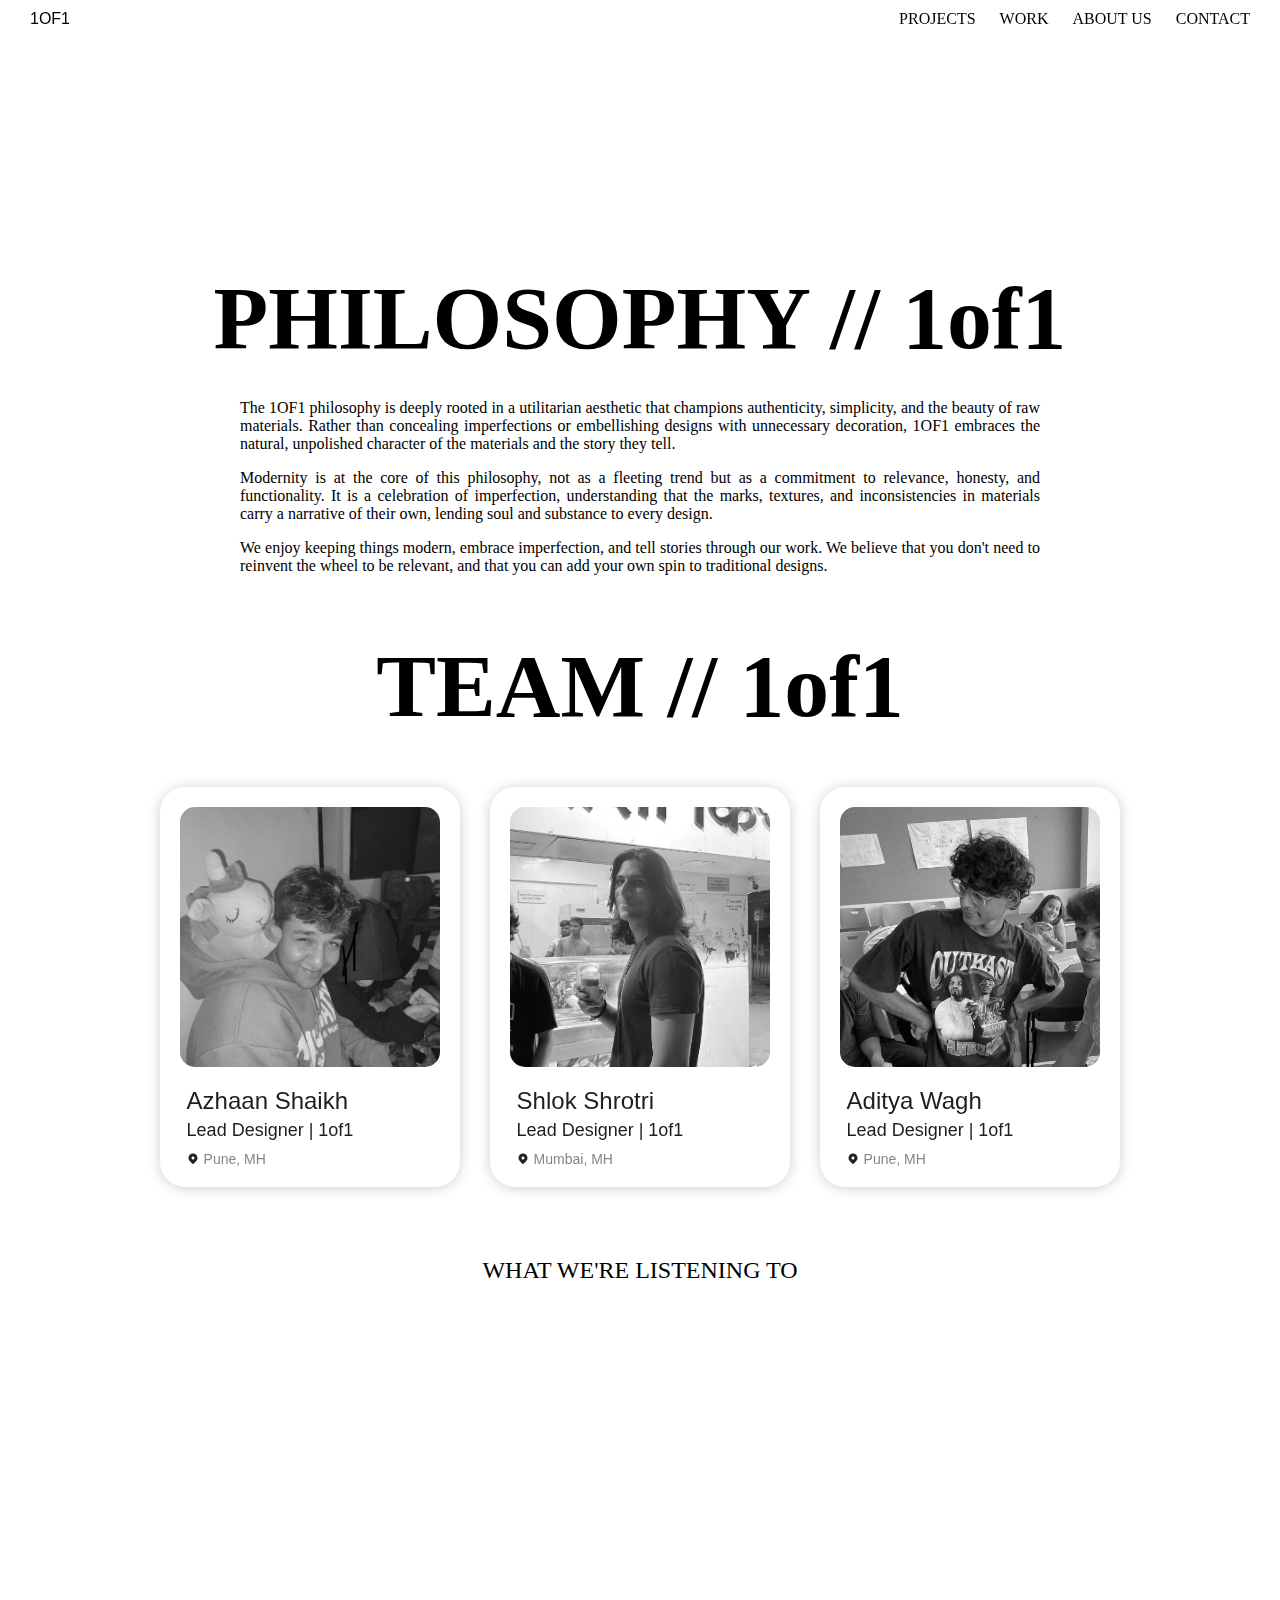
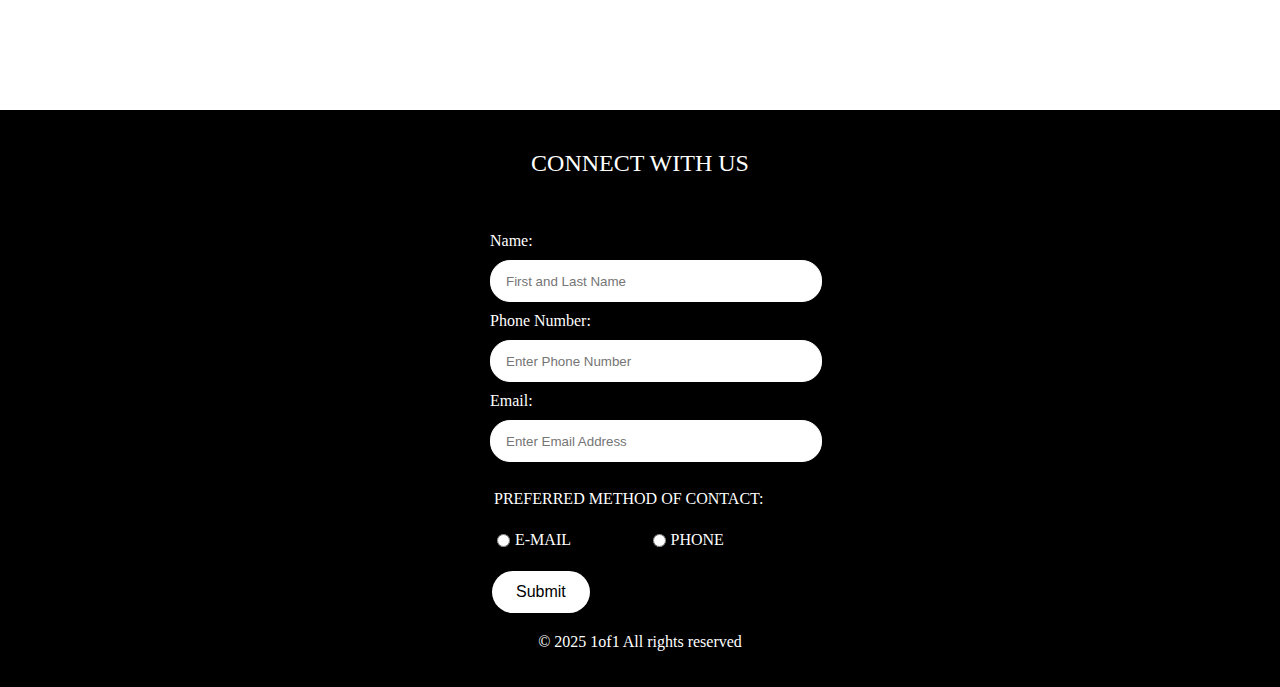
==== commit 48b7364c: "Update index.html" ====
--- a/index.html
+++ b/index.html
@@ -60,7 +60,7 @@
                     <!-- Back side of the card -->
                     <div class="card-back" >
                         <h2 style="padding-left: 50px;">HEY THERE :)<BR>LET'S CONNECT</h2>
-                        <div class="link-container"  style="padding-left: 50px;">
+                        <div class="link-container">
                             <a href="https://www.instagram.com/444zhy"><h4 style="font-weight: 500;">INSTAGRAM</h4></a>
                             <a href="https://www.linkedin.com/in/azhaanshaikh/"><h4 style="font-weight: 500;">LINKEDIN</h4></a>
                             <a href="https://www.behance.net/azhy"><h4 style="font-weight: 500;">PORTFOLIO</h4></a>
@@ -91,7 +91,7 @@
                     <!-- Back side of the card -->
                     <div class="card-back" >
                         <h2 style="padding-left: 50px;">HEY THERE :)<BR>LET'S CONNECT</h2>
-                        <div class="link-container"  style="padding-left: 50px;">
+                        <div class="link-container">
                             <a href="#"><h4 style="font-weight: 500;">INSTAGRAM</h4></a>
                             <a href="#"><h4 style="font-weight: 500;">LINKEDIN</h4></a>
                             <a href="#"><h4 style="font-weight: 500;">PORTFOLIO</h4></a>
@@ -122,7 +122,7 @@
                     <!-- Back side of the card -->
                     <div class="card-back" >
                         <h2 style="padding-left: 50px;">HEY THERE :)<BR>LET'S CONNECT</h2>
-                        <div class="link-container"  style="padding-left: 50px;">
+                        <div class="link-container">
                             <a href="#"><h4 style="font-weight: 500;">INSTAGRAM</h4></a>
                             <a href="#"><h4 style="font-weight: 500;">LINKEDIN</h4></a>
                             <a href="#"><h4 style="font-weight: 500;">PORTFOLIO</h4></a>
--- a/main.css
+++ b/main.css
@@ -1,378 +1,3 @@
-@font-face {
-    font-family: "Helvetica Now Var";
-    src: url("https://db.onlinewebfonts.com/t/e66905e07608167a84e6ad52f638c3c6.eot");
-    src: url("https://db.onlinewebfonts.com/t/e66905e07608167a84e6ad52f638c3c6.eot?#iefix")format("embedded-opentype"),
-    url("https://db.onlinewebfonts.com/t/e66905e07608167a84e6ad52f638c3c6.woff2")format("woff2"),
-    url("https://db.onlinewebfonts.com/t/e66905e07608167a84e6ad52f638c3c6.woff")format("woff"),
-    url("https://db.onlinewebfonts.com/t/e66905e07608167a84e6ad52f638c3c6.ttf")format("truetype"),
-    url("https://db.onlinewebfonts.com/t/e66905e07608167a84e6ad52f638c3c6.svg#Helvetica Now Var")format("svg");
-  }
-  
-  body {
-      text-align: center;
-      font-family: "Helvetica Now Var";    margin: 0;
-      padding: 0;
-      overflow-x: hidden;
-    }
-    
-    .background {
-      position: relative; 
-      width: 100%;
-      height: 100vh;
-      background: url('baroqueweb.jpg') no-repeat center center;
-      background-size: cover;
-    }
-    
-    .overlay {
-      position: absolute;
-      top: 0;
-      left: 0;
-      width: 100%;
-      height: 100%;
-      background-color: rgba(0, 0, 0, 0.27);
-    }
-    
-    .text {
-      position: relative;
-      top: 50%;
-      left: 50%;
-      transform: translate(-50%, -50%);
-      font-size: 10vw;
-      font-weight: bold;
-      color: white;
-      text-align: center;
-    }
-    
-    .oneofone {
-      position: absolute;
-      top: 50%;
-      left: 50%;
-      transform: translate(-50%, -50%);
-      font-size: 10vw;
-      font-weight: bold;
-      color: white;
-      text-align: center;
-    }
-  
-    .navbar {
-      position: sticky;
-      top: 0;
-      width: 100%;
-      display: flex;
-      justify-content: space-between;
-      padding: 10px 20px;
-      box-sizing: border-box;
-    }
-    
-    .navbar a {
-      color: rgb(0, 0, 0);
-      text-decoration: none;
-      margin: 0 10px;
-    }
-    
-    .card-container {
-      display: flex;
-      justify-content: center;
-      gap: 30px;
-      flex-wrap: wrap;
-      padding: 20px;
-    }
-    
-    .card {
-        width: 300px;
-        height: 400px;
-        position: relative;
-        perspective: 1000px; /* For the 3D flip effect */
-    }
-
-    .card-inner {
-        width: 100%;
-        height: 100%;
-        position: relative;
-        text-align: center;
-        transition: transform 0.8s;
-        transform-style: preserve-3d;
-    }
-
-    .card:hover .card-inner {
-        transform: rotateY(180deg);
-    }
-
-    .card-front, .card-back {
-        position: absolute;
-        width: 100%;
-        height: 100%;
-        backface-visibility: hidden;
-        background: white;
-        box-shadow: 0px 1px 15px -3px rgba(0, 0, 0, 0.30);
-        border-radius: 25px;
-    }
-
-    .card-front {
-        display: flex;
-        flex-direction: column;
-        align-items: center;
-        justify-content: flex-start;
-    }
-
-    .card-image {
-        width: 260px;
-        height: 260px;
-        margin: 20px;
-        overflow: hidden;
-        border-radius: 15px;
-    }
-
-    .card-image img {
-        width: 100%;
-        height: 100%;
-        object-fit: cover;
-        filter: grayscale(100%);
-    }
-
-    .card-content {
-        color: #1E1E1E;
-        font-family: Helvetica;
-        margin-left: -80px
-    }
-
-    .card-content .name {
-        font-size: 24px;
-        font-weight: 400;
-        text-align: left; /* Align text to the left */
-    }
-
-    .card-content .title {
-        font-size: 18px;
-        font-weight: 300;
-        margin-top: 5px;
-    }
-
-    .card-content .location {
-        display: flex;
-        align-items: center;
-        margin-top: 10px;
-        font-size: 14px;
-        color: #868686;
-        font-weight: 300;
-    }
-
-    .location-icon {
-        width: 12px;
-        height: 15px;
-        background-image: url('location.svg');
-        background-repeat: no-repeat;
-        background-position: center;
-        margin-right: 5px;
-    }
-
-    .card-back {
-        background-color: rgb(255, 255, 255);
-        color: rgb(0, 0, 0);
-        display: flex;
-        flex-direction: column;
-        text-align: left;
-        justify-content: center;
-        transform: rotateY(180deg);
-        border-radius: 25px;
-    }
-
-    .card-back h1 {
-        font-size: 24px;
-        margin: 0;
-    }
-
-    .card-back p {
-        font-size: 18px;
-        margin: 5px 0;
-    }
-    
-      
-      .link-container a {
-        text-decoration: none; /* Removes underline */
-        color: black; /* Sets text color */
-
-}
-    footer {
-      background-color: #000000;
-      padding: 20px;
-      text-align: center;
-      color: #ffffff;
-    }
-    
-    form {
-      display: inline-block;
-      text-align: left;
-      max-width: 300px;
-      width: 100%;
-    }
-    
-    label, input {
-      display: block;
-      margin-bottom: 10px;
-      width: 100%;
-    }
-    
-    input[type=text],
-    input[type=tel],
-    input[type=email] {
-      height: 40px;
-      border-radius: 20px;
-      padding: 0 15px;
-      border: 1px solid #ffffff;
-      background-color: #ffffff;
-      color: #000000;
-    }
-    
-    input[type=submit] {
-      background-color: #ffffff;
-      border: none;
-      color: #000000;
-      padding: 12px 24px;
-      text-align: auto;
-      text-decoration: none;
-      display: inline-block;
-      font-size: 16px;
-      margin: 4px 2px;
-      cursor: pointer;
-      width: auto;
-      border-radius: 25px;
-    }
-    
-    fieldset {
-      border: none;
-      padding: 0;
-      margin-bottom: 10px;
-    }
-    
-    legend {
-      margin-bottom: 5px;
-    }
-    
-    .radio-group {
-      display: flex;
-      gap: 15px;
-    }
-    
-    .radio-group label {
-      display: flex;
-      align-items: auto;
-      margin-bottom: 0;
-    }
-    
-    .radio-group input[type=radio] {
-      margin-right: 5px;
-      width: auto;
-    }
-    
-    .philosophy {
-      text-align: left;
-      padding-left: 200px;
-      padding-right: 200px;
-      padding-bottom: 50;
-    }
-    .catalog {
-      display: grid;
-      grid-template-columns: repeat(auto-fit, minmax(300px, 1fr));
-      gap: 20px;
-      padding: 40px;
-  }
-  
-  .catalog-card {
-      border: 1px solid #ccc;
-      border-radius: 10px;
-      overflow: hidden;
-      text-align: center;
-      transition: transform 0.3s;
-      background-color: rgba(255, 255, 255, 0);
-  }
-  
-  .catalog-card:hover {
-      transform: translateY(-5px);
-  }
-  
-  .catalog-card img {
-      width: 100%;
-      height: 300px;
-      object-fit: cover;
-      display: block;
-  }
-  
-  .catalog-card-content {
-      padding: 20px;
-  }
-  
-  .catalog-card-title {
-      font-size: 1.2em;
-      font-weight: bold;
-      margin-bottom: 10px;
-      color: #333;
-  }
-  
-  .catalog-card-description {
-      font-size: 1em;
-      color: #666;
-      margin-bottom: px;
-  }
-  
-  .catalog-card-link {
-      text-decoration: none;
-      color: #007BFF;
-      font-weight: bold;
-  }
-  
-  .catalog-card-link:hover {
-      text-decoration: underline;
-  }
-  
-  table.blue {
-    border: 4px solid #555555;
-    background-color: #555555;
-    width: 400px;
-    text-align: center;
-    border-collapse: collapse;
-  }
-  table.blue td, table.blue th {
-    border: 1px solid #555555;
-    padding: 5px 10px;
-  }
-  table.blue tbody td {
-    font-size: 12px;
-    font-weight: bold;
-    color: #FFFFFF;
-  }
-  table.blue td:nth-child(even) {
-    background: #398AA4;
-  }
-  table.blue thead {
-    background: #398AA4;
-    border-bottom: 10px solid #398AA4;
-  }
-  table.blue thead th {
-    font-size: 15px;
-    font-weight: bold;
-    color: #FFFFFF;
-    text-align: left;
-    border-left: 2px solid #398AA4;
-  }
-  table.blue thead th:first-child {
-    border-left: none;
-  }
-  
-  table.blue tfoot td {
-    font-size: 13px;
-  }
-  table.blue tfoot .links {
-    text-align: right;
-  }
-  table.blue tfoot .links a{
-    display: inline-block;
-    background: #FFFFFF;
-    color: #398AA4;
-    padding: 2px 8px;
-    border-radius: 5px;
-  }
-  
 @font-face {
   font-family: "Helvetica Now Var";
   src: url("https://db.onlinewebfonts.com/t/e66905e07608167a84e6ad52f638c3c6.eot");
@@ -454,75 +79,120 @@
   }
   
   .card {
-    width: 300px;
-    height: 400px;
-    position: relative;
-    background: white;
-    box-shadow: 0px 1px 15px -3px rgba(0, 0, 0, 0.30);
-    border-radius: 25px;
-  }
-  
-  .card:hover {
-    transform: translateY(-5px);
-}
+      width: 300px;
+      height: 400px;
+      position: relative;
+      perspective: 1000px; /* For the 3D flip effect */
+  }
+
+  .card-inner {
+      width: 100%;
+      height: 100%;
+      position: relative;
+      text-align: center;
+      transition: transform 0.8s;
+      transform-style: preserve-3d;
+  }
+
+  .card:hover .card-inner {
+      transform: rotateY(180deg);
+  }
+
+  .card-front, .card-back {
+      position: absolute;
+      width: 100%;
+      height: 100%;
+      backface-visibility: hidden;
+      background: white;
+      box-shadow: 0px 1px 15px -3px rgba(0, 0, 0, 0.30);
+      border-radius: 25px;
+  }
+
+  .card-front {
+      display: flex;
+      flex-direction: column;
+      align-items: center;
+      justify-content: flex-start;
+  }
 
   .card-image {
-    width: 260px;
-    height: 260px;
-    position: absolute;
-    top: 20px;
-    left: 20px;
-    overflow: hidden;
-    border-radius: 15px;
-  }
-  
+      width: 260px;
+      height: 260px;
+      margin: 20px;
+      overflow: hidden;
+      border-radius: 15px;
+  }
+
   .card-image img {
-    width: 100%;
-    height: 100%;
-    object-fit: cover;
-    filter: grayscale(100%);
-  }
-  
+      width: 100%;
+      height: 100%;
+      object-fit: cover;
+      filter: grayscale(100%);
+  }
+
   .card-content {
-    position: absolute;
-    bottom: 20px;
-    left: 20px;
-    color: #1E1E1E;
-    font-family: Helvetica;
-    display: inline-block;
-    align-items: left;
-  }
-  
+      color: #1E1E1E;
+      font-family: Helvetica;
+      margin-left: -80px
+  }
+
   .card-content .name {
-    font-size: 24px;
-    font-weight: 400;
-    text-align: left;
-  }
-  
+      font-size: 24px;
+      font-weight: 400;
+      text-align: left; /* Align text to the left */
+  }
+
   .card-content .title {
-    font-size: 18px;
-    font-weight: 300;
-    margin-top: 5px;
-  }
-  
+      font-size: 18px;
+      font-weight: 300;
+      margin-top: 5px;
+  }
+
   .card-content .location {
-    display: flex;
-    align-items: center;
-    margin-top: 10px;
-    font-size: 14px;
-    color: #868686;
-    font-weight: 300;
-  }
-  
+      display: flex;
+      align-items: center;
+      margin-top: 10px;
+      font-size: 14px;
+      color: #868686;
+      font-weight: 300;
+  }
+
   .location-icon {
-    width: 12px;
-    height: 15px;
-    background-image: url('location.svg');
-    background-repeat: no-repeat;
-    background-position: center;
-    margin-right: 5px;
-  }
-  
+      width: 12px;
+      height: 15px;
+      background-image: url('location.svg');
+      background-repeat: no-repeat;
+      background-position: center;
+      margin-right: 5px;
+  }
+
+  .card-back {
+      background-color: rgb(255, 255, 255);
+      color: rgb(0, 0, 0);
+      display: flex;
+      flex-direction: column;
+      text-align: left;
+      justify-content: center;
+      transform: rotateY(180deg);
+      border-radius: 25px;
+  }
+
+  .card-back h1 {
+      font-size: 24px;
+      margin: 0;
+  }
+
+  .card-back p {
+      font-size: 18px;
+      margin: 5px 0;
+  }
+  
+    
+    .link-container a {
+      text-decoration: none; /* Removes underline */
+      color: black; /* Sets text color */
+
+}
   footer {
     background-color: #000000;
     padding: 20px;
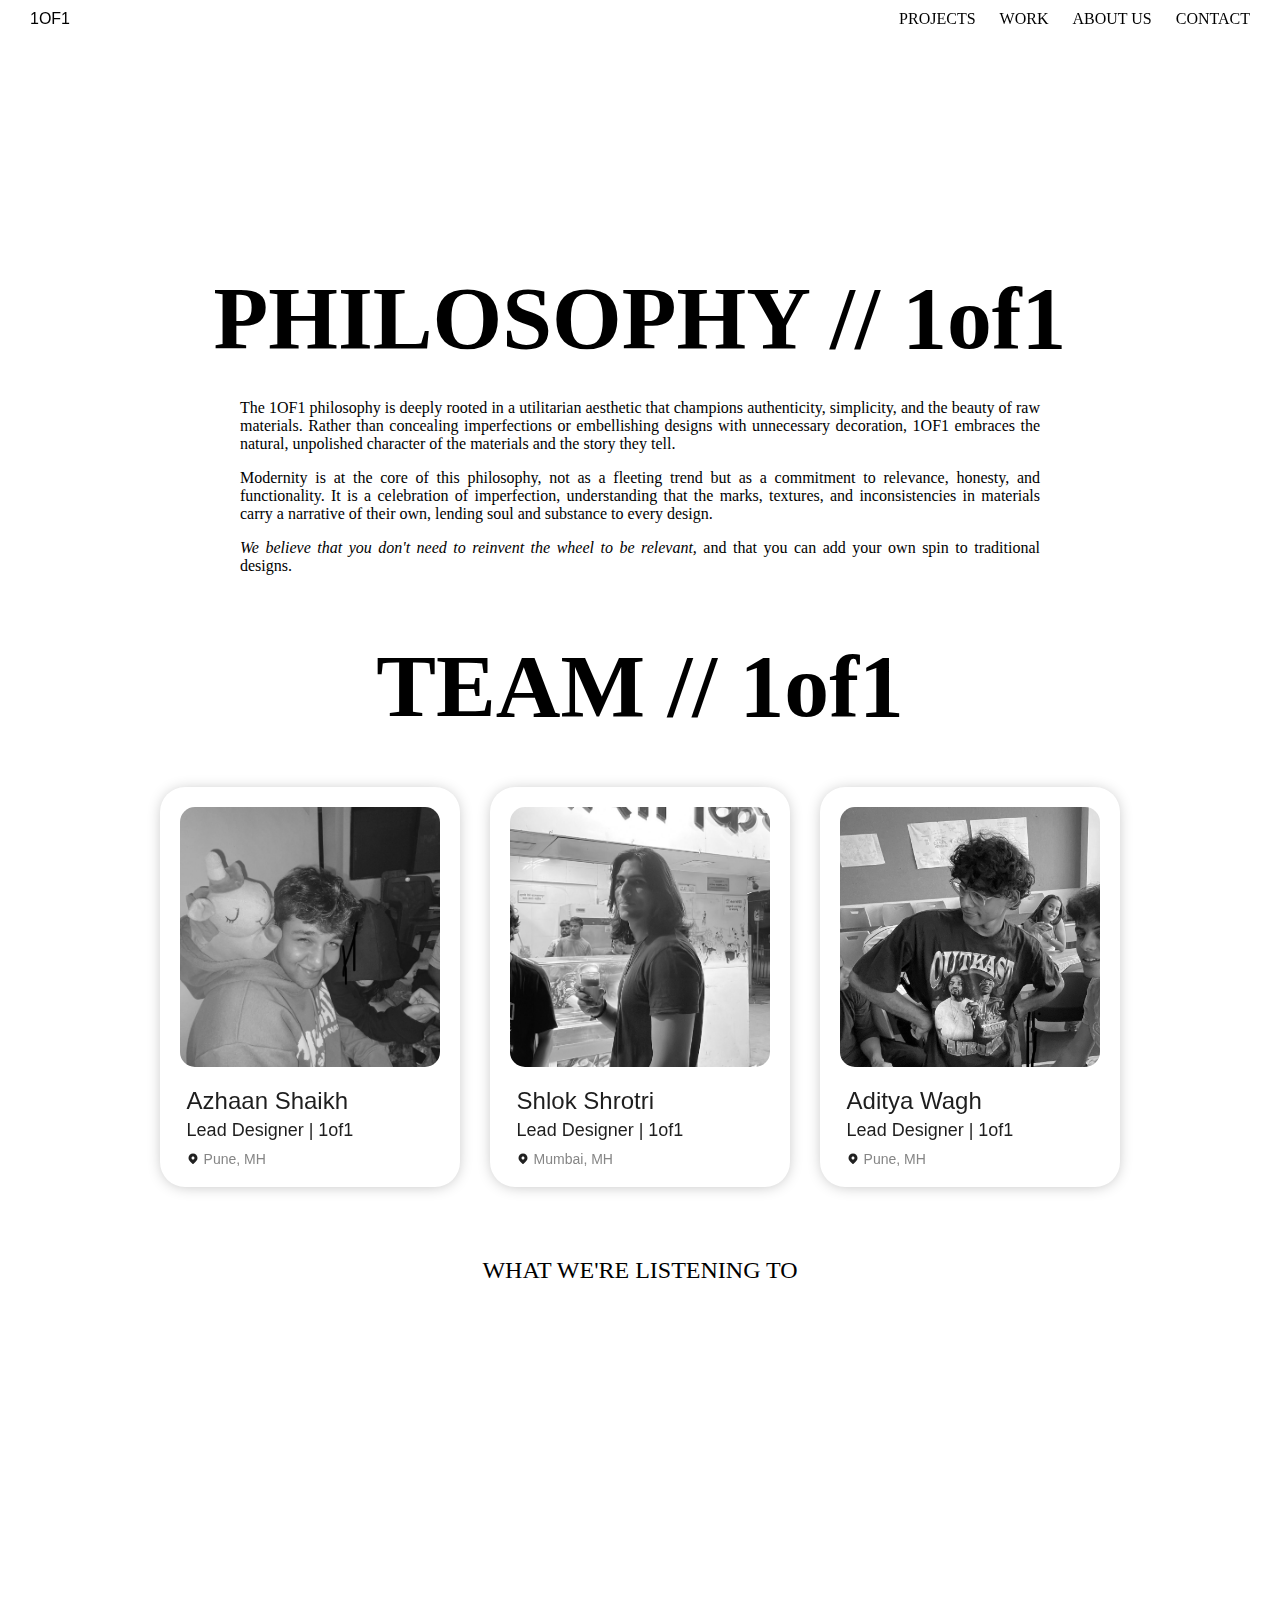
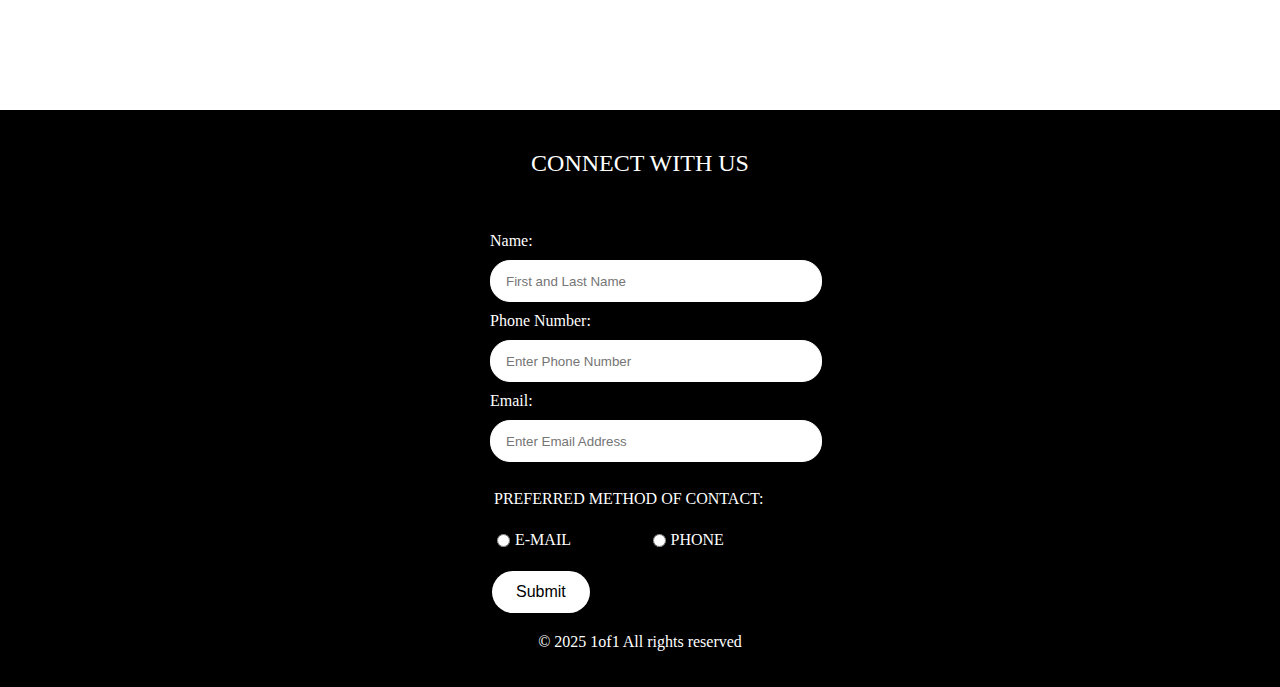
==== commit 4c632ffb: "Update index.html" ====
--- a/index.html
+++ b/index.html
@@ -30,7 +30,7 @@
 
       <p style="text-align: justify; margin-left: 40px; margin-right: 40px;" title="1of1 bitches they 10">The 1OF1 philosophy is deeply rooted in a utilitarian aesthetic that champions authenticity, simplicity, and the beauty of raw materials. Rather than concealing imperfections or embellishing designs with unnecessary decoration, 1OF1 embraces the natural, unpolished character of the materials and the story they tell. </p>
       <p style="text-align: justify; margin-left: 40px; margin-right: 40px;" title="1of1 never again"> Modernity is at the core of this philosophy, not as a fleeting trend but as a commitment to relevance, honesty, and functionality. It is a celebration of imperfection, understanding that the marks, textures, and inconsistencies in materials carry a narrative of their own, lending soul and substance to every design. </p>  
-      <p style="text-align: justify; margin-left: 40px; margin-right: 40px;" title="1of1">We enjoy keeping things modern, embrace imperfection, and tell stories through our work. We believe that you don't need to reinvent the wheel to be relevant, and that you can add your own spin to traditional designs.</p>
+      <p style="text-align: justify; margin-left: 40px; margin-right: 40px;" title="1of1"><em>We believe that you don't need to reinvent the wheel to be relevant,</em> and that you can add your own spin to traditional designs.</p>
       <br>
         <p style="text-align:justify; margin-left: -50px;" title="1of1 never again"></p>
     </div>
@@ -60,7 +60,7 @@
                     <!-- Back side of the card -->
                     <div class="card-back" >
                         <h2 style="padding-left: 50px;">HEY THERE :)<BR>LET'S CONNECT</h2>
-                        <div class="link-container">
+                        <div class="link-container" style="padding-left: 50px;">
                             <a href="https://www.instagram.com/444zhy"><h4 style="font-weight: 500;">INSTAGRAM</h4></a>
                             <a href="https://www.linkedin.com/in/azhaanshaikh/"><h4 style="font-weight: 500;">LINKEDIN</h4></a>
                             <a href="https://www.behance.net/azhy"><h4 style="font-weight: 500;">PORTFOLIO</h4></a>
@@ -71,7 +71,7 @@
      </section>
   
         <!-- shlok card -->
-        <section>
+        <section style="display: flex;">
             <div class="card">
                 <div class="card-inner">
                     <!-- Front side of the card -->
@@ -91,7 +91,7 @@
                     <!-- Back side of the card -->
                     <div class="card-back" >
                         <h2 style="padding-left: 50px;">HEY THERE :)<BR>LET'S CONNECT</h2>
-                        <div class="link-container">
+                        <div class="link-container" style="padding-left: 50px;">
                             <a href="#"><h4 style="font-weight: 500;">INSTAGRAM</h4></a>
                             <a href="#"><h4 style="font-weight: 500;">LINKEDIN</h4></a>
                             <a href="#"><h4 style="font-weight: 500;">PORTFOLIO</h4></a>
@@ -122,7 +122,7 @@
                     <!-- Back side of the card -->
                     <div class="card-back" >
                         <h2 style="padding-left: 50px;">HEY THERE :)<BR>LET'S CONNECT</h2>
-                        <div class="link-container">
+                        <div class="link-container" style="padding-left: 50px;">
                             <a href="#"><h4 style="font-weight: 500;">INSTAGRAM</h4></a>
                             <a href="#"><h4 style="font-weight: 500;">LINKEDIN</h4></a>
                             <a href="#"><h4 style="font-weight: 500;">PORTFOLIO</h4></a>
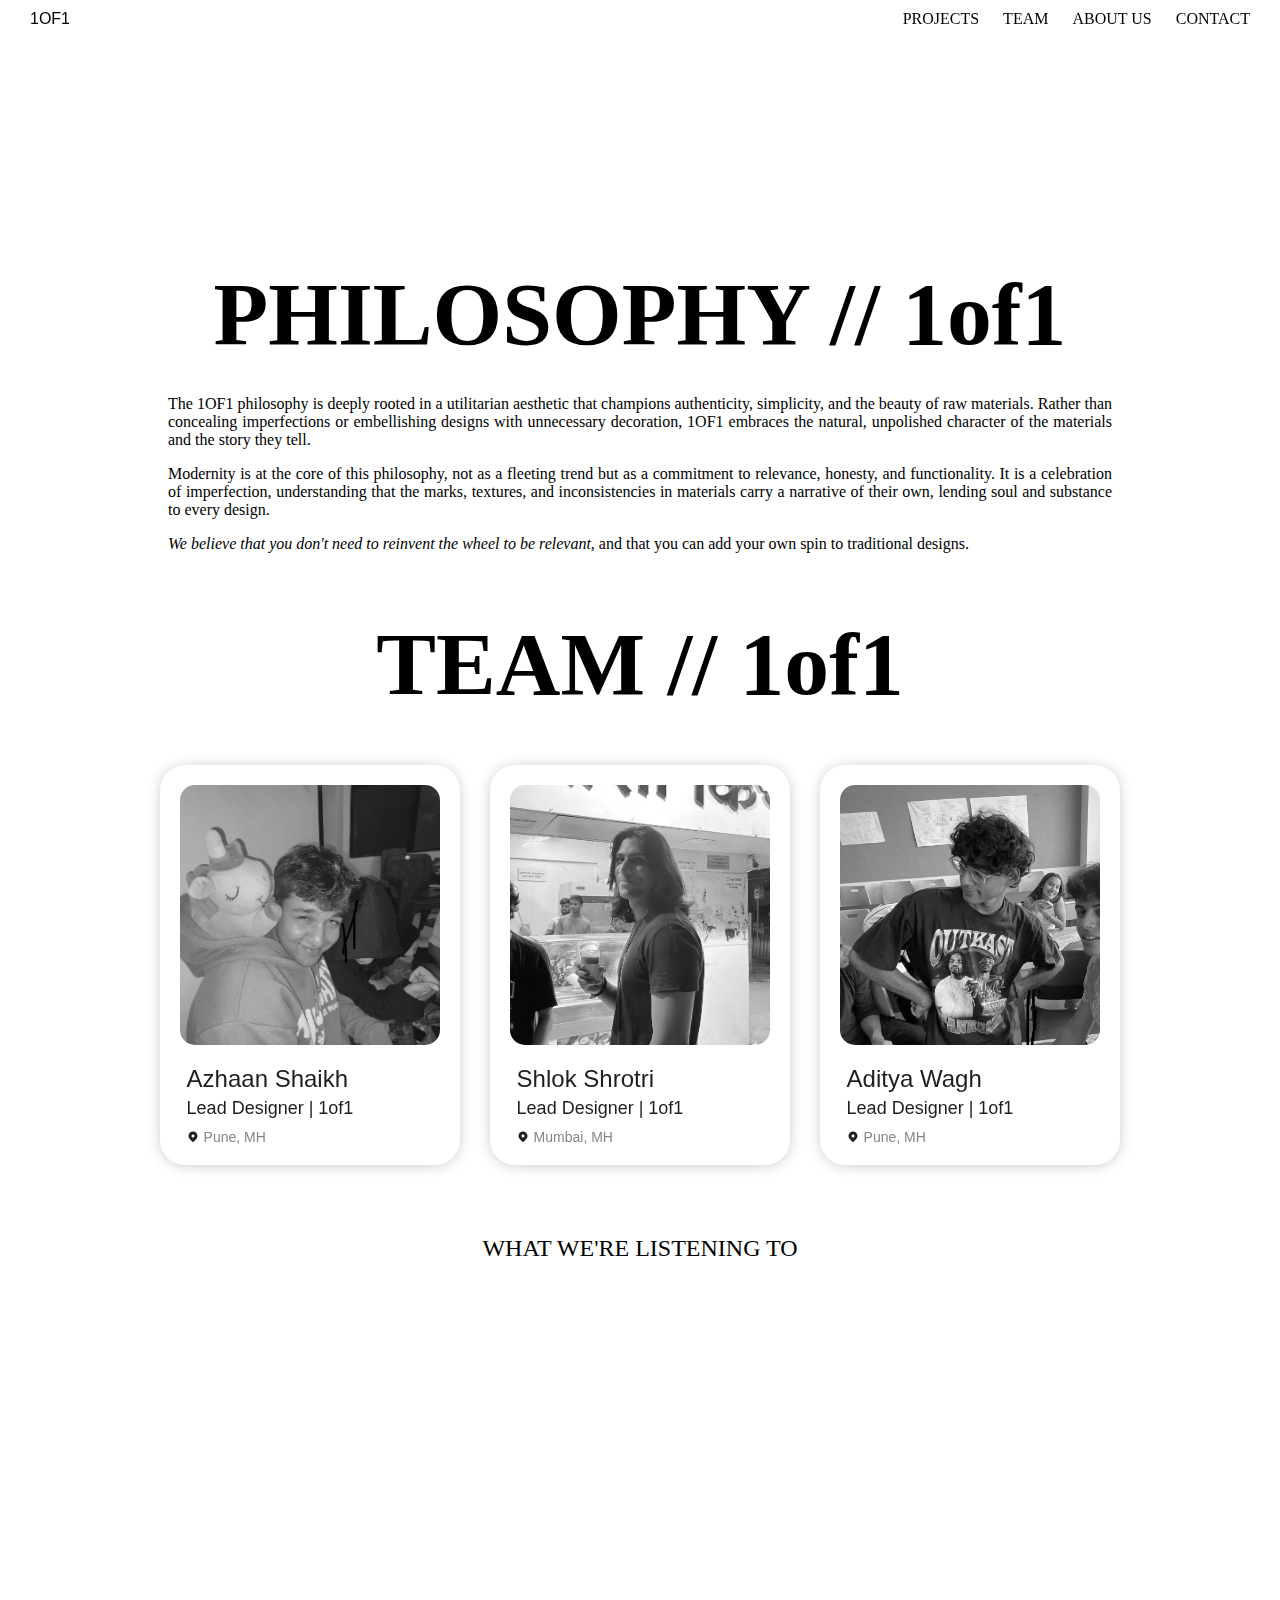
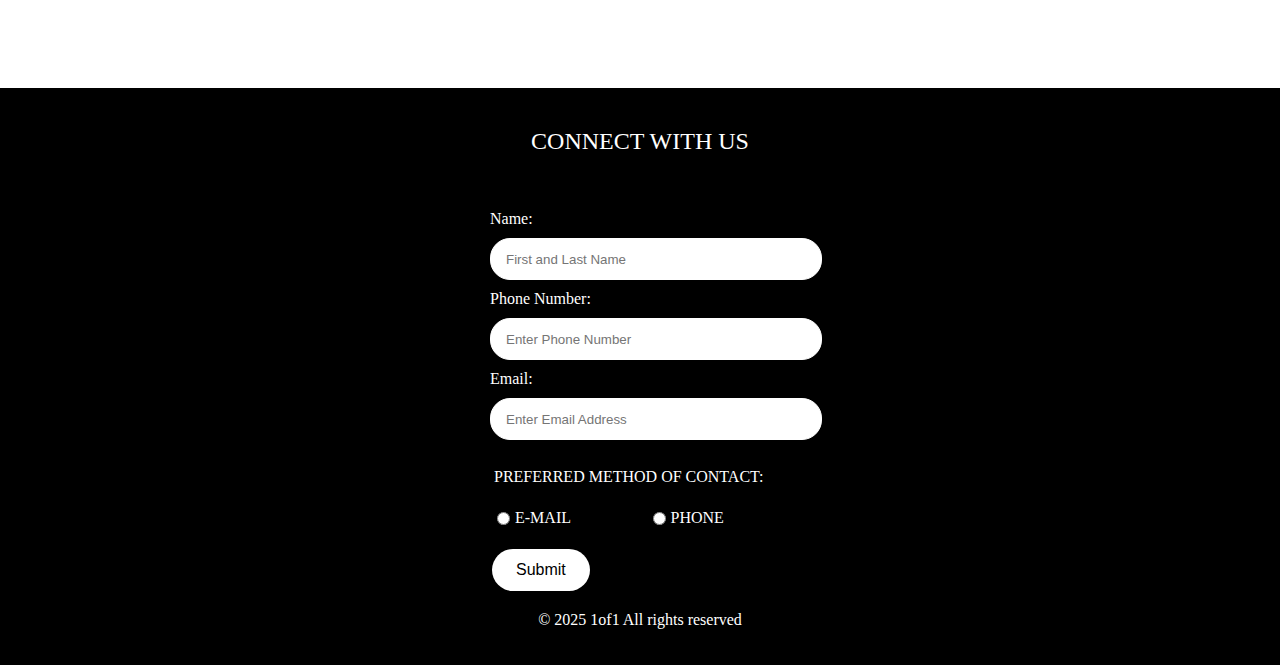
==== commit 4d5096db: "Update index.html" ====
--- a/index.html
+++ b/index.html
@@ -3,22 +3,31 @@
 <head>
   <meta name="viewport" content="width=device-width, initial-scale=1.0">
   <link rel="stylesheet" href="main.css">
+  <script src="script.js"></script>
   <title>1of1</title>
+  <link rel="icon" type="image/x-icon" href="favicon.svg">
 </head>
 <body>
 <main>
     <section role=landing>
     <div role="landing page">
+<section>
         <nav class="navbar" role="navigation">
             <a class="logo" href="index.html" style="color:rgb(0, 0, 0); font-family:Helvetica, sans-serif ;">1OF1</a>
-            <div class="menu">
+            <div class="nav-links">
                 <a href="projects.html">PROJECTS</a>
-                <a href="https://be.net/azhy">WORK</a>
+                <a href="https://be.net/azhy">TEAM </a>
                 <a href="https://instagram.com/1of1.co.in/">ABOUT US</a>
                 <a href="#">CONTACT</a>
             </div>
+            <div class="hamburger" onclick="toggleMenu()">
+                ☰
+            </div>
           </nav>
-        <video class="videobg" style="width: fit-content;" src="boost.mp4" playsinline="" autoplay="" muted="" loop=""></video>
+</section>
+          <script src="script.js"></script>
+
+        <video class="videobg" src="boost.webm"  autoplay="" muted="" loop=""></video>
 
     </div>
     </section>
--- a/main.css
+++ b/main.css
@@ -56,12 +56,14 @@
 
   .navbar {
     position: sticky;
+    z-index: 10; /* Higher z-index */
     top: 0;
     width: 100%;
     display: flex;
     justify-content: space-between;
     padding: 10px 20px;
     box-sizing: border-box;
+    
   }
   
   .navbar a {
@@ -189,9 +191,8 @@
   
     
     .link-container a {
-      text-decoration: none; /* Removes underline */
-      color: black; /* Sets text color */
-
+      text-decoration: none;
+      color: rgb(0, 0, 0);
 }
   footer {
     background-color: #000000;
@@ -267,108 +268,211 @@
   
   .philosophy {
     text-align: left;
-    padding-left: 200px;
-    padding-right: 200px;
-    padding-bottom: 50;
-  }
-  .catalog {
+    padding-left: 10%;
+    padding-right: 10%;
+  }
+  .cat-body {
+    background: white;
+    padding: 2rem;
+}
+
+.catalogue-container {
     display: grid;
-    grid-template-columns: repeat(auto-fit, minmax(300px, 1fr));
-    gap: 20px;
-    padding: 40px;
-}
-
-.catalog-card {
-    border: 1px solid #ccc;
-    border-radius: 10px;
+    grid-template-columns: repeat(4, 1fr);
+    gap: 2rem;
+    max-width: 1600px;
+    margin: 0 auto;
+}
+
+.catalogue-card {
+    background: white;
+    border-radius: 16px;
+    padding: 1.5rem;
+    border: 1px solid #d4d4d4;
+    transition: transform 0.2s ease;
     overflow: hidden;
-    text-align: center;
-    transition: transform 0.3s;
-    background-color: rgba(255, 255, 255, 0);
-}
-
-.catalog-card:hover {
-    transform: translateY(-5px);
-}
-
-.catalog-card img {
-    width: 100%;
-    height: 300px;
-    object-fit: cover;
-    display: block;
-}
-
-.catalog-card-content {
-    padding: 20px;
-}
-
-.catalog-card-title {
-    font-size: 1.2em;
-    font-weight: bold;
-    margin-bottom: 10px;
+}
+
+.catalogue-card:hover {
+    transform: translateY(-4px);
+}
+
+.project-image-container {
+    position: relative;
+    width: 100%;
+    padding-top: 56.25%;
+    background: #f8f8f8;
+    border-radius: 12px;
+    overflow: hidden;
+    margin-bottom: 1.5rem;
+    border: 1px solid #eee;
+}
+
+.project-image-placeholder {
+    position: absolute;
+    top: 0;
+    left: 0;
+    width: 100%;
+    height: 100%;
+    display: flex;
+    align-items: center;
+    justify-content: center;
+}
+
+.project-image {
+    width: 100%;
+    height: 100%;
+    object-fit: contain;
+    object-position: center;
+}
+
+.project-content {
+    padding: 0 0.5rem;
+}
+
+.project-category {
+    background: #f0f0f0;
+    padding: 0.3rem 1rem;
+    border-radius: 20px;
+    font-size: 0.85rem;
+    display: inline-block;
+    margin-bottom: 0.8rem;
+    font-weight: 500;
+    color: #444;
+}
+
+.project-title {
+    font-size: 1.4rem;
+    font-weight: 700;
     color: #333;
-}
-
-.catalog-card-description {
-    font-size: 1em;
+    margin-bottom: 0.6rem;
+    line-height: 1.2;
+}
+
+.project-details {
     color: #666;
-    margin-bottom: px;
-}
-
-.catalog-card-link {
-    text-decoration: none;
-    color: #007BFF;
-    font-weight: bold;
-}
-
-.catalog-card-link:hover {
-    text-decoration: underline;
-}
-
-table.blue {
-  border: 4px solid #555555;
-  background-color: #555555;
-  width: 400px;
-  text-align: center;
-  border-collapse: collapse;
-}
-table.blue td, table.blue th {
-  border: 1px solid #555555;
-  padding: 5px 10px;
-}
-table.blue tbody td {
-  font-size: 12px;
-  font-weight: bold;
-  color: #FFFFFF;
-}
-table.blue td:nth-child(even) {
-  background: #398AA4;
-}
-table.blue thead {
-  background: #398AA4;
-  border-bottom: 10px solid #398AA4;
-}
-table.blue thead th {
-  font-size: 15px;
-  font-weight: bold;
-  color: #FFFFFF;
-  text-align: left;
-  border-left: 2px solid #398AA4;
-}
-table.blue thead th:first-child {
-  border-left: none;
-}
-
-table.blue tfoot td {
-  font-size: 13px;
-}
-table.blue tfoot .links {
-  text-align: right;
-}
-table.blue tfoot .links a{
-  display: inline-block;
-  background: #FFFFFF;
-  color: #398AA4;
-  padding: 2px 8px;
-  border-radius: 5px;
-}
+    font-size: 0.95rem;
+    line-height: 1.4;
+}
+
+@media (max-width: 1400px) {
+    .catalogue-container {
+        grid-template-columns: repeat(3, 1fr);
+    }
+}
+
+@media (max-width: 1024px) {
+    .catalogue-container {
+        grid-template-columns: repeat(2, 1fr);
+    }
+}
+
+@media (max-width: 640px) {
+    .catalogue-container {
+        grid-template-columns: 1fr;
+    }
+    
+    .catalogue-card {
+        max-width: 400px;
+        margin: 0 auto;
+    }
+}
+
+.menu-ward13 {
+  float: left;
+  padding-left: 50px;
+  margin-top: -30px;
+}
+
+.michael {
+  float: right;
+  padding-right: 50px;
+  margin-top: -30px;
+}
+
+
+.shipman {
+  float: left;
+  padding-left: 50px;
+  margin-top: -30px;
+}
+
+/* Hamburger menu styling */
+.hamburger {
+  display: none;  /* Hidden on larger screens */
+  font-size: 20px;
+  cursor: pointer;
+  z-index: 11; /* Higher than .nav-links to ensure it's clickable */
+}
+
+
+@media (max-width: 768px) {
+  .hamburger {
+      display: block; /* Show hamburger on mobile */
+  }
+}
+
+@media (max-width: 768px) {
+  .nav-links {
+    position: absolute;
+    top: 0px; /* Adjust based on your header height */
+    left: 0;
+    width: 100%;
+    display: none; /* Hidden by default */
+    flex-direction: column;
+    background: #ffffff;
+    text-align: right;
+    padding-top: 7vh;
+    padding-bottom: 5vh;
+    z-index: 10; /* Ensure the menu is above other elements */
+}
+
+.nav-links.active {
+    display: flex; /* Show menu when active */
+}
+
+
+  .nav-links li {
+      padding: 15px 0;
+  }
+
+  .hamburger {
+      display: block; /* Show hamburger on mobile */
+  }
+
+  .nav-links.active {
+      display: flex; /* Show menu when active */
+  }
+}
+
+.videobg {
+  width: 100vw;
+  height: auto;
+  display: block;
+}
+
+.variable .char {
+  --delay: calc((var(--char-index) + 1) * 400ms);
+  animation: breathe 4000ms infinite both;
+  animation-delay: var(--delay);
+}
+
+.variable:hover span {
+  animation-play-state: paused;
+}
+
+@keyframes breathe {
+  0% {
+    font-variation-settings: 'wght' 100, 'wdth' 85;
+    font-size: 10vw;
+  }
+  60% {
+    font-variation-settings: 'wght' 700, 'wdth' 100;
+    font-size: 11vw;
+  }
+  
+  100% {
+    font-variation-settings: 'wght' 100, 'wdth' 85;
+    font-size: 10vw;
+  }
+}
